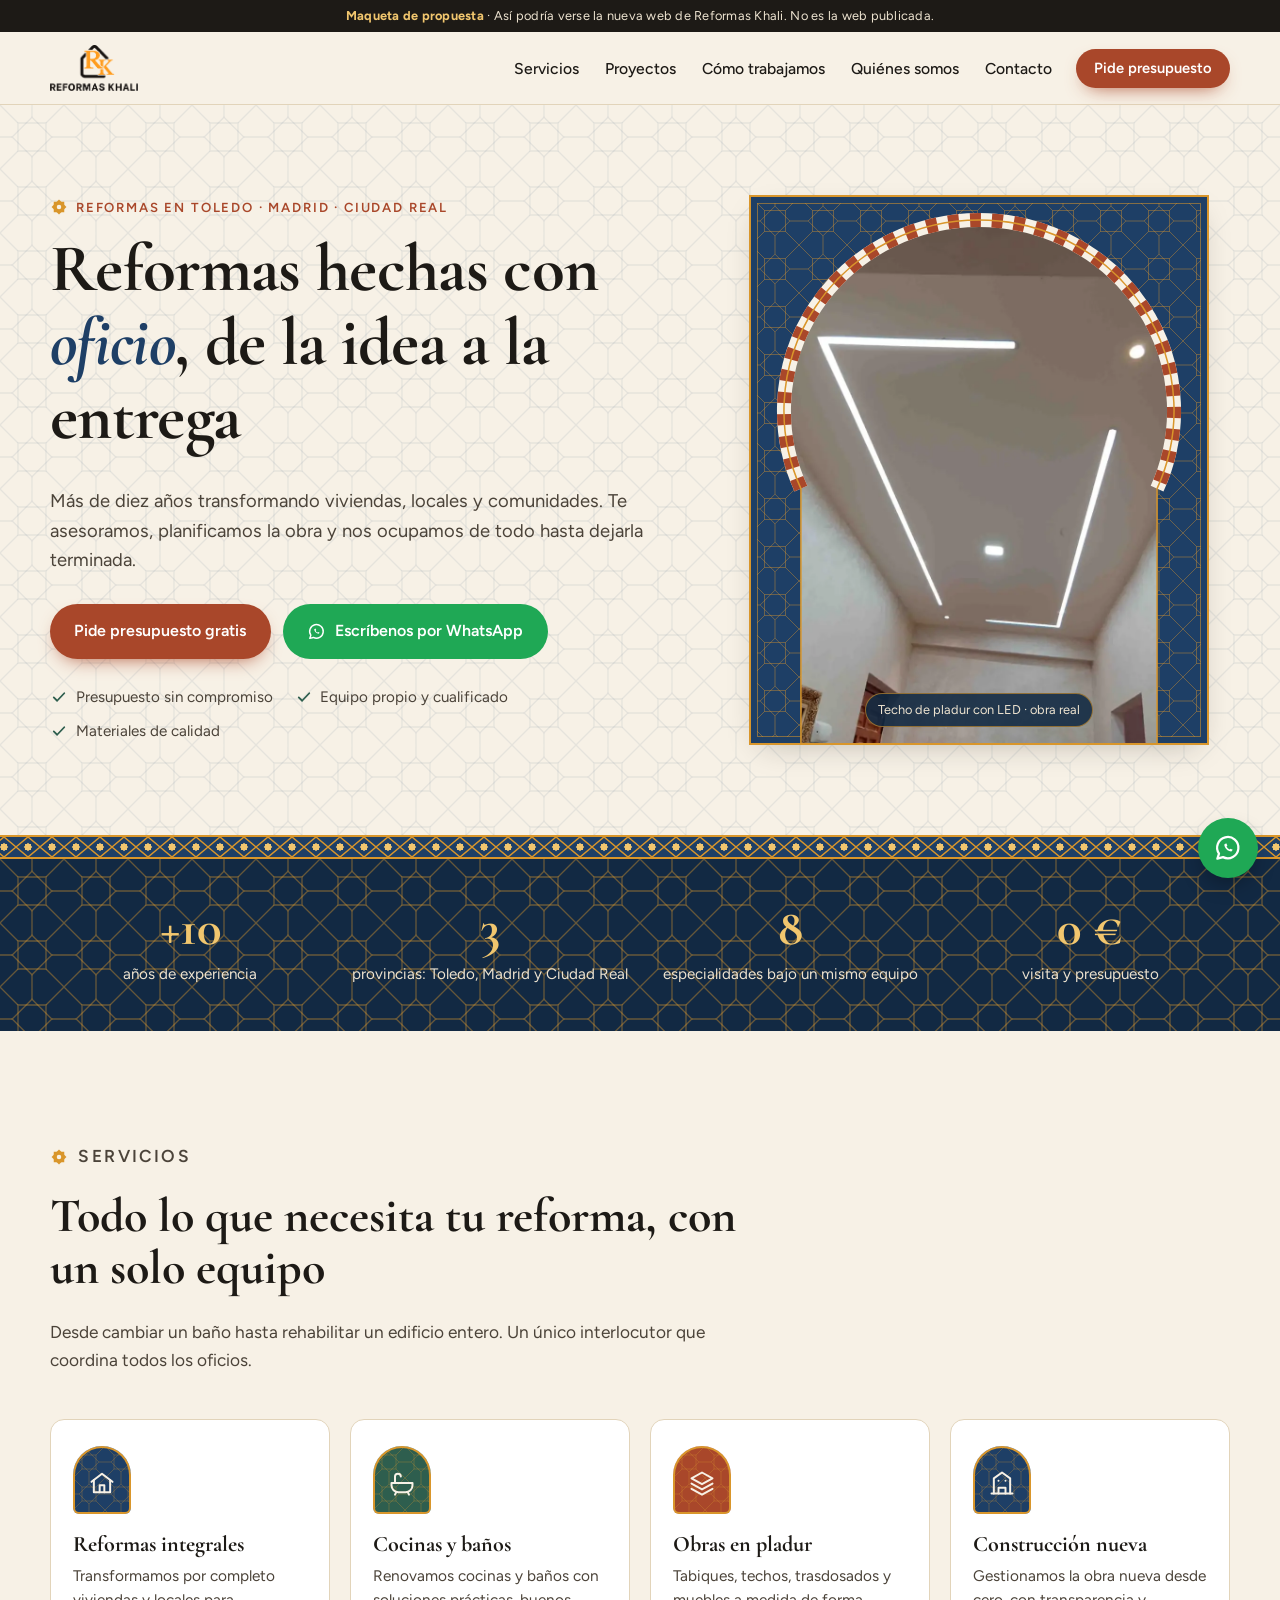
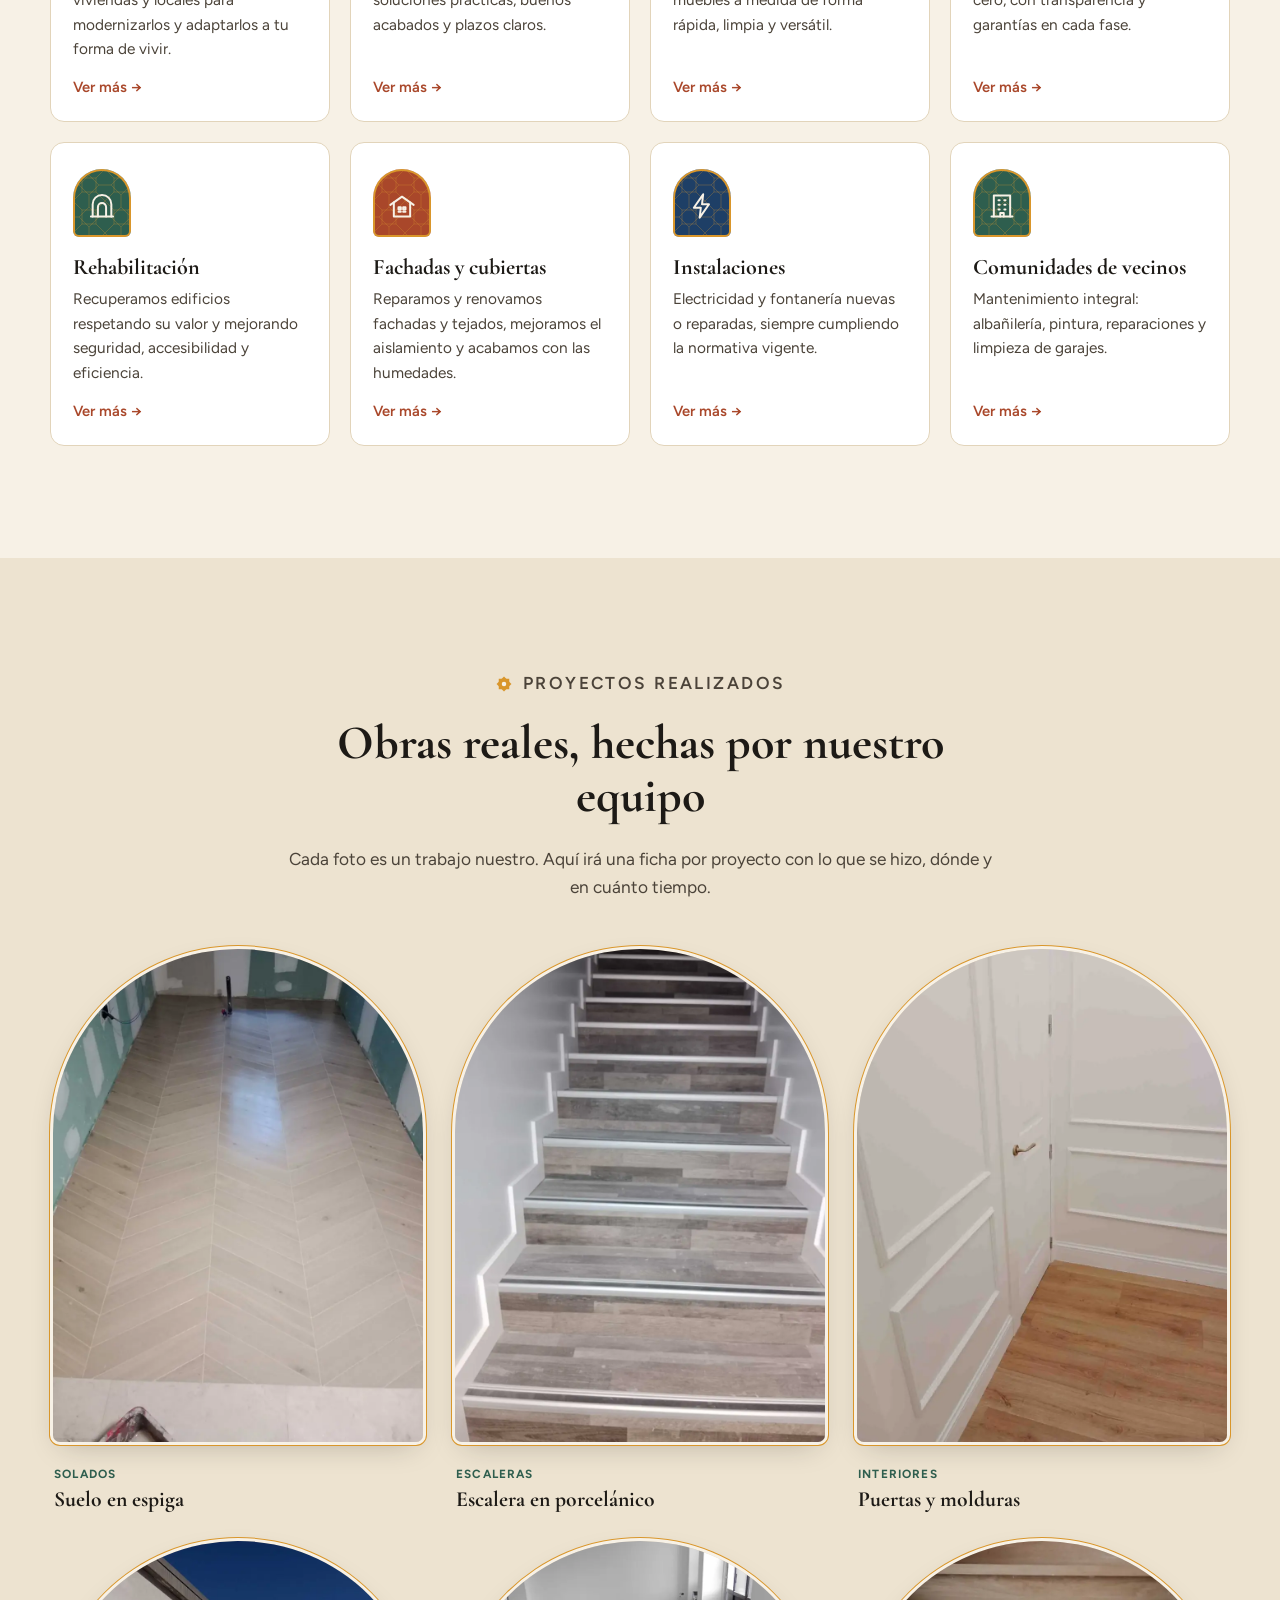
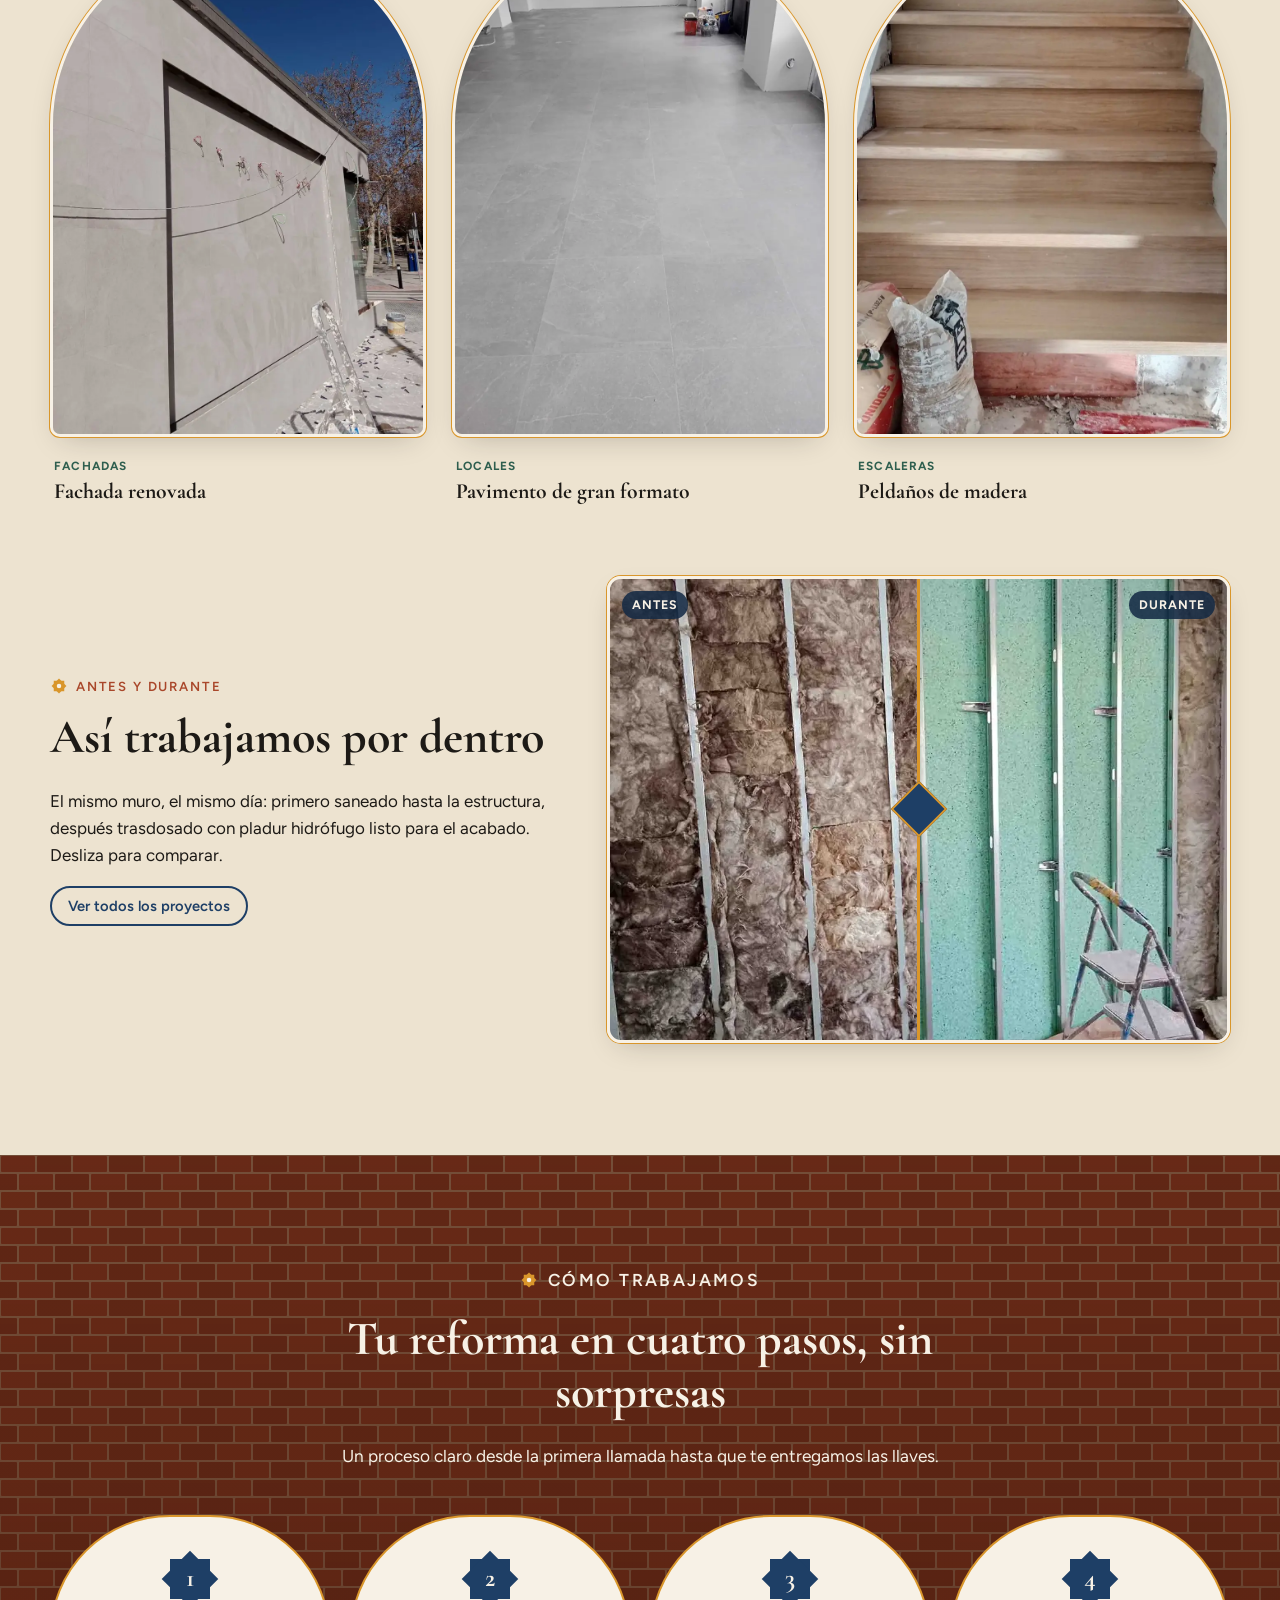
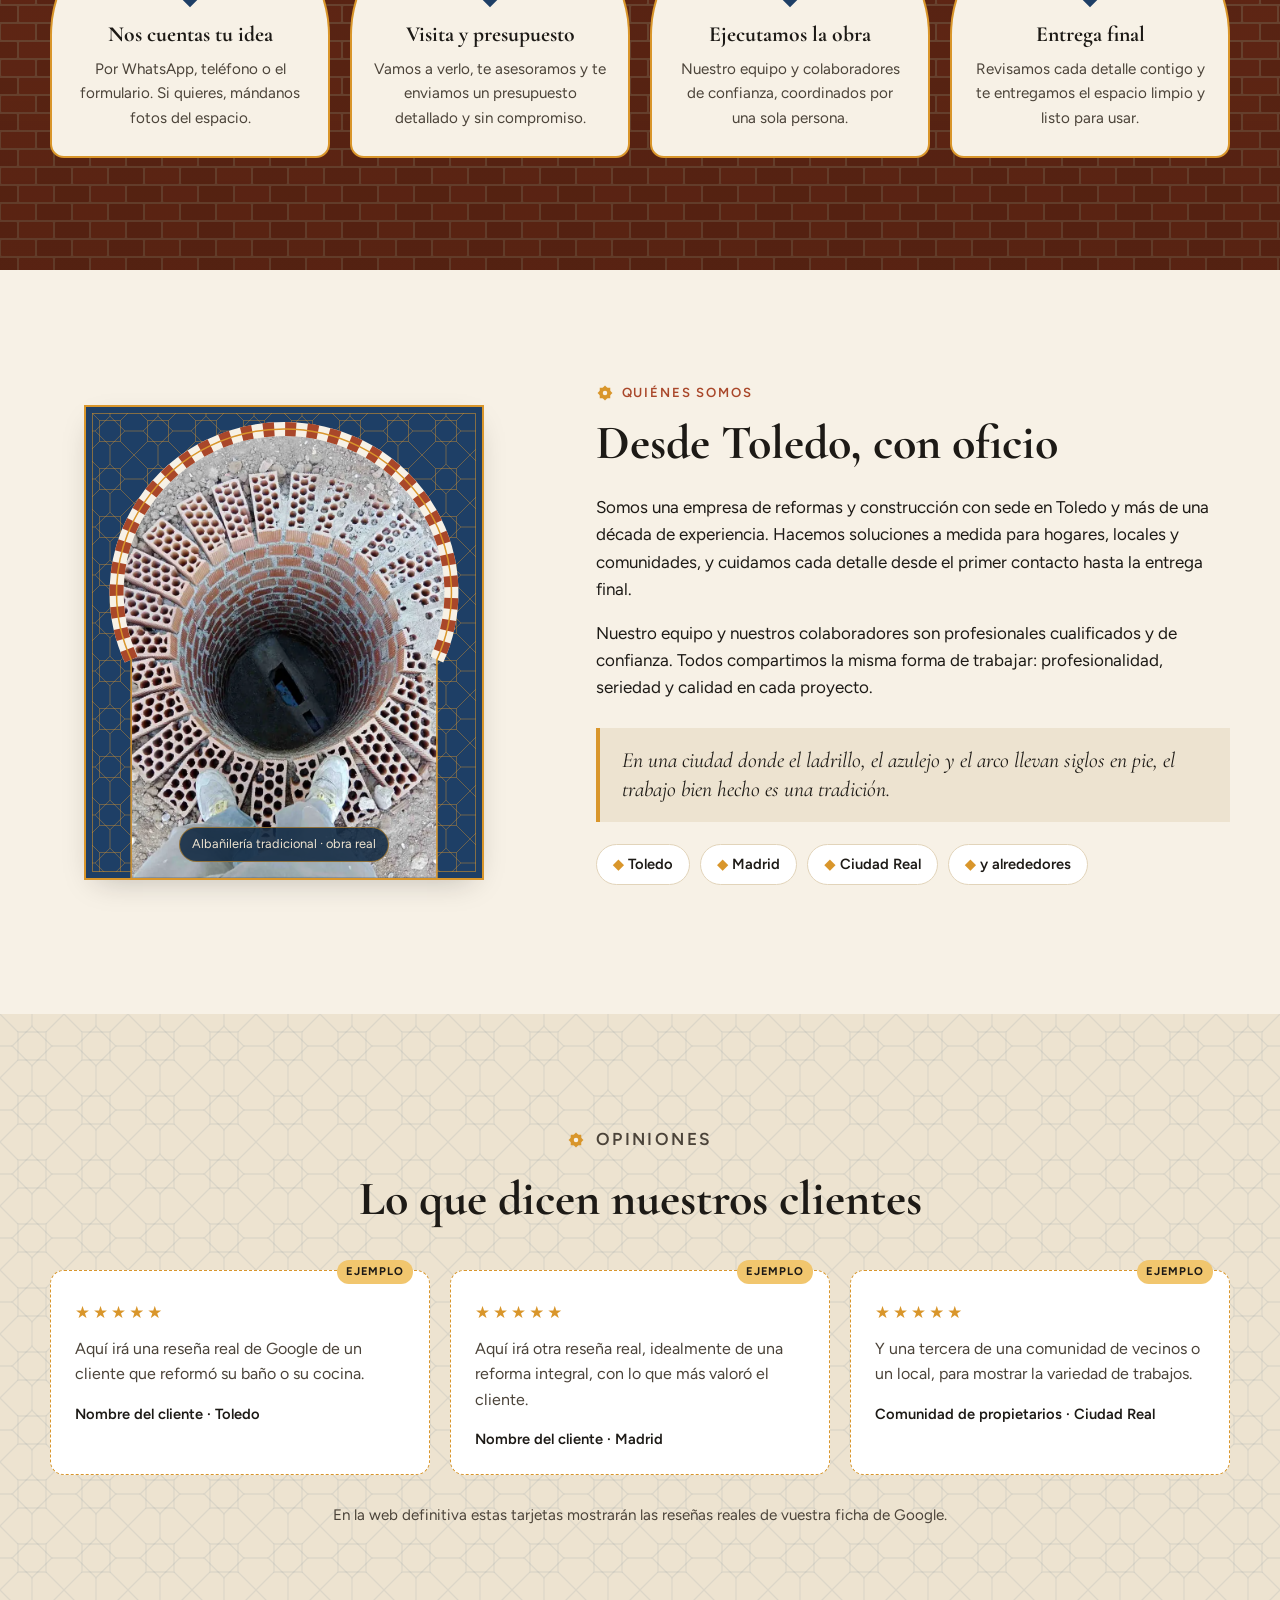
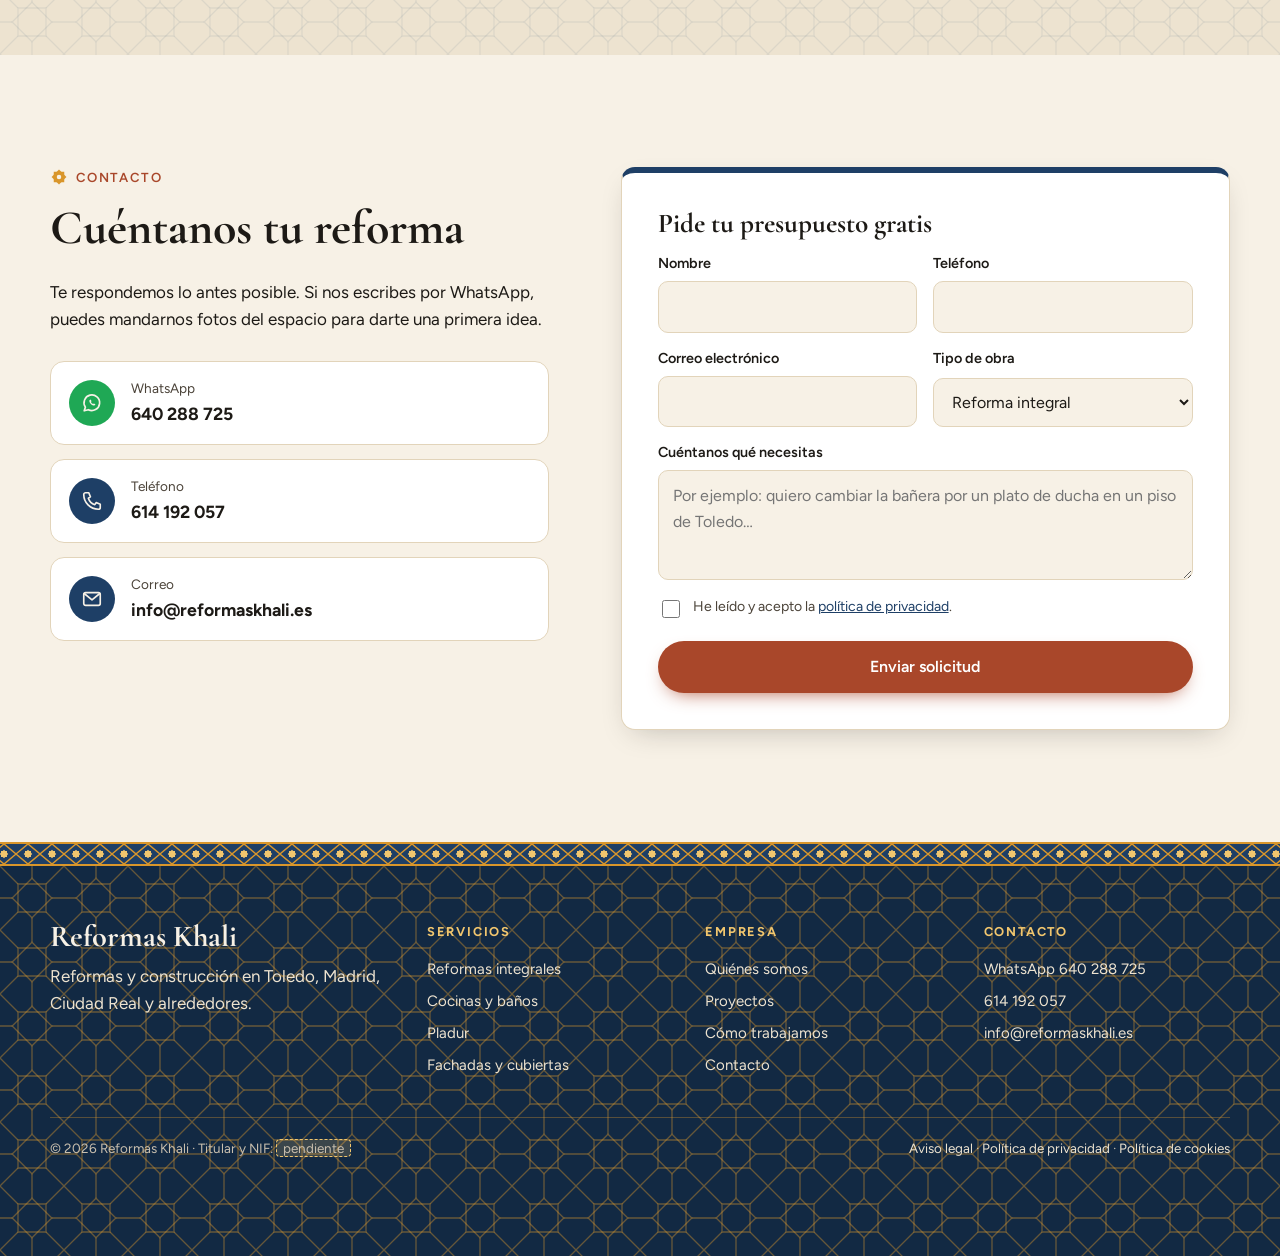
==== index.html @ 139ecc25 "Propuesta de renovación web para Reformas Khali - Informe de puntos débiles de la web actual - Maque" ====
<!doctype html>
<html lang="es">
<head>
  <meta charset="utf-8">
  <meta name="viewport" content="width=device-width, initial-scale=1">
  <title>Reformas en Toledo, Madrid y Ciudad Real | Reformas Khali</title>
  <meta name="description" content="Reformas integrales, cocinas y baños, pladur, fachadas e instalaciones en Toledo, Madrid y Ciudad Real. Más de 10 años de experiencia. Pide tu presupuesto sin compromiso.">
  <meta name="robots" content="noindex">
  <meta property="og:title" content="Reformas Khali · Reformas en Toledo">
  <meta property="og:description" content="Reformas integrales, cocinas, baños, pladur y fachadas. Más de 10 años de experiencia.">
  <meta property="og:image" content="img/techo-pladur-led.webp">
  <meta property="og:locale" content="es_ES">
  <link rel="icon" href="img/icono.png">
  <link rel="preconnect" href="https://fonts.googleapis.com">
  <link rel="preconnect" href="https://fonts.gstatic.com" crossorigin>
  <link href="https://fonts.googleapis.com/css2?family=Cormorant+Garamond:ital,wght@0,600;0,700;1,600&family=Figtree:wght@400;500;600;700&display=swap" rel="stylesheet">
  <link rel="stylesheet" href="css/styles.css">
  <script type="application/ld+json">
  {
    "@context": "https://schema.org",
    "@type": "HomeAndConstructionBusiness",
    "name": "Reformas Khali",
    "url": "https://www.reformaskhali.es/",
    "logo": "https://www.reformaskhali.es/img/logo-reformas-khali.png",
    "email": "info@reformaskhali.es",
    "telephone": "+34614192057",
    "areaServed": ["Toledo", "Madrid", "Ciudad Real"],
    "address": { "@type": "PostalAddress", "addressLocality": "Toledo", "addressCountry": "ES" }
  }
  </script>
</head>
<body>

  <!-- Formas reutilizables: arco de herradura -->
  <svg width="0" height="0" style="position:absolute" aria-hidden="true" focusable="false">
    <defs>
      <clipPath id="arco-herradura" clipPathUnits="objectBoundingBox">
        <path d="M0.08,1 L0.08,0.52 A0.46,0.36 0 1,1 0.92,0.52 L0.92,1 Z"/>
      </clipPath>
    </defs>
  </svg>

  <div class="aviso-maqueta"><strong>Maqueta de propuesta</strong> · Así podría verse la nueva web de Reformas Khali. No es la web publicada.</div>

  <!-- ============ CABECERA ============ -->
  <header class="cabecera">
    <div class="contenedor">
      <a class="marca" href="#inicio" aria-label="Reformas Khali, inicio">
        <img src="img/logo-reformas-khali.png" alt="Reformas Khali" width="366" height="192">
      </a>
      <nav class="menu" id="menu" aria-label="Menú principal">
        <ul>
          <li><a href="#servicios">Servicios</a></li>
          <li><a href="#proyectos">Proyectos</a></li>
          <li><a href="#como-trabajamos">Cómo trabajamos</a></li>
          <li><a href="#nosotros">Quiénes somos</a></li>
          <li><a href="#contacto">Contacto</a></li>
        </ul>
      </nav>
      <a class="boton boton-principal boton-pequeno" href="#contacto">Pide presupuesto</a>
      <button class="boton-menu" type="button" aria-expanded="false" aria-controls="menu">
        <span class="sr-only">Abrir menú</span>
        <svg viewBox="0 0 24 24" fill="none" stroke="currentColor" stroke-width="2" stroke-linecap="round"><path d="M4 7h16M4 12h16M4 17h16"/></svg>
      </button>
    </div>
  </header>

  <main id="inicio">

    <!-- ============ HÉROE ============ -->
    <section class="heroe">
      <div class="contenedor">
        <div>
          <p class="antetitulo">Reformas en Toledo · Madrid · Ciudad Real</p>
          <h1>Reformas hechas con <em>oficio</em>, de la idea a la entrega</h1>
          <p class="entradilla">Más de diez años transformando viviendas, locales y comunidades. Te asesoramos, planificamos la obra y nos ocupamos de todo hasta dejarla terminada.</p>
          <div class="acciones">
            <a class="boton boton-principal" href="#contacto">Pide presupuesto gratis</a>
            <a class="boton boton-whatsapp" href="https://wa.me/34640288725?text=Hola%2C%20quiero%20pedir%20presupuesto%20para%20una%20reforma" target="_blank" rel="noopener">
              <svg viewBox="0 0 24 24" fill="none" stroke="currentColor" stroke-width="1.8" stroke-linejoin="round"><path d="M3.5 20.5l1.3-4A8.5 8.5 0 1 1 8 19.3z"/><path d="M9 9.2c.2 2.9 2.8 5.4 5.7 5.6l1.1-1.4-1.8-.9-.8.7a4.6 4.6 0 0 1-2.4-2.4l.7-.8-.9-1.8z" fill="currentColor" stroke="none"/></svg>
              Escríbenos por WhatsApp
            </a>
          </div>
          <ul class="garantias">
            <li><svg viewBox="0 0 24 24" fill="none" stroke="currentColor" stroke-width="2.4" stroke-linecap="round" stroke-linejoin="round"><path d="M5 12.5l4.5 4.5L19 7"/></svg>Presupuesto sin compromiso</li>
            <li><svg viewBox="0 0 24 24" fill="none" stroke="currentColor" stroke-width="2.4" stroke-linecap="round" stroke-linejoin="round"><path d="M5 12.5l4.5 4.5L19 7"/></svg>Equipo propio y cualificado</li>
            <li><svg viewBox="0 0 24 24" fill="none" stroke="currentColor" stroke-width="2.4" stroke-linecap="round" stroke-linejoin="round"><path d="M5 12.5l4.5 4.5L19 7"/></svg>Materiales de calidad</li>
          </ul>
        </div>

        <div class="alfiz">
          <img src="img/techo-pladur-led.webp" alt="Pasillo con techo de pladur e iluminación LED lineal, obra de Reformas Khali" width="900" height="1200">
          <svg class="dovelas" viewBox="0 0 1 1" preserveAspectRatio="none" aria-hidden="true">
            <path class="base" d="M0.08,0.52 A0.46,0.36 0 1,1 0.92,0.52"/>
            <path class="rojas" d="M0.08,0.52 A0.46,0.36 0 1,1 0.92,0.52"/>
            <path class="filete" d="M0.08,1 L0.08,0.52 A0.46,0.36 0 1,1 0.92,0.52 L0.92,1"/>
          </svg>
          <span class="pie-foto">Techo de pladur con LED · obra real</span>
        </div>
      </div>
    </section>

    <div class="cenefa" aria-hidden="true"></div>

    <!-- ============ CIFRAS ============ -->
    <section class="cifras" aria-label="Reformas Khali en cifras">
      <div class="contenedor">
        <ul>
          <li><strong>+10</strong><span>años de experiencia</span></li>
          <li><strong>3</strong><span>provincias: Toledo, Madrid y Ciudad Real</span></li>
          <li><strong>8</strong><span>especialidades bajo un mismo equipo</span></li>
          <li><strong>0 €</strong><span>visita y presupuesto</span></li>
        </ul>
      </div>
    </section>

    <!-- ============ SERVICIOS ============ -->
    <section class="seccion" id="servicios">
      <div class="contenedor">
        <div class="seccion-cabecera">
          <p class="antetitulo">Servicios</p>
          <h2>Todo lo que necesita tu reforma, con un solo equipo</h2>
          <p>Desde cambiar un baño hasta rehabilitar un edificio entero. Un único interlocutor que coordina todos los oficios.</p>
        </div>

        <div class="rejilla-servicios">
          <article class="servicio">
            <div class="medallon"><svg viewBox="0 0 24 24" fill="none" stroke="currentColor" stroke-width="1.7" stroke-linecap="round" stroke-linejoin="round"><path d="M3 11l9-7 9 7"/><path d="M5 9.5V20h14V9.5"/><path d="M10 20v-6h4v6"/></svg></div>
            <h3>Reformas integrales</h3>
            <p>Transformamos por completo viviendas y locales para modernizarlos y adaptarlos a tu forma de vivir.</p>
            <a class="mas" href="#contacto">Ver más →</a>
          </article>
          <article class="servicio">
            <div class="medallon"><svg viewBox="0 0 24 24" fill="none" stroke="currentColor" stroke-width="1.7" stroke-linecap="round" stroke-linejoin="round"><path d="M3 12h18v2a6 6 0 0 1-6 6H9a6 6 0 0 1-6-6z"/><path d="M6 12V6.5a2.5 2.5 0 0 1 5 0"/><path d="M7 20l-1 2M17 20l1 2"/></svg></div>
            <h3>Cocinas y baños</h3>
            <p>Renovamos cocinas y baños con soluciones prácticas, buenos acabados y plazos claros.</p>
            <a class="mas" href="#contacto">Ver más →</a>
          </article>
          <article class="servicio">
            <div class="medallon"><svg viewBox="0 0 24 24" fill="none" stroke="currentColor" stroke-width="1.7" stroke-linecap="round" stroke-linejoin="round"><path d="M12 3l9 5-9 5-9-5z"/><path d="M3 12.5l9 5 9-5"/><path d="M3 17l9 5 9-5"/></svg></div>
            <h3>Obras en pladur</h3>
            <p>Tabiques, techos, trasdosados y muebles a medida de forma rápida, limpia y versátil.</p>
            <a class="mas" href="#contacto">Ver más →</a>
          </article>
          <article class="servicio">
            <div class="medallon"><svg viewBox="0 0 24 24" fill="none" stroke="currentColor" stroke-width="1.7" stroke-linecap="round" stroke-linejoin="round"><path d="M3 21h18"/><path d="M5 21V8l7-5 7 5v13"/><path d="M9 21v-5h6v5"/><path d="M9 10h.01M15 10h.01"/></svg></div>
            <h3>Construcción nueva</h3>
            <p>Gestionamos la obra nueva desde cero, con transparencia y garantías en cada fase.</p>
            <a class="mas" href="#contacto">Ver más →</a>
          </article>
          <article class="servicio">
            <div class="medallon"><svg viewBox="0 0 24 24" fill="none" stroke="currentColor" stroke-width="1.7" stroke-linecap="round" stroke-linejoin="round"><path d="M4 21V10.5a8 8 0 0 1 16 0V21"/><path d="M8.5 21v-8a3.5 3.5 0 0 1 7 0v8"/><path d="M2.5 21h19"/></svg></div>
            <h3>Rehabilitación</h3>
            <p>Recuperamos edificios respetando su valor y mejorando seguridad, accesibilidad y eficiencia.</p>
            <a class="mas" href="#contacto">Ver más →</a>
          </article>
          <article class="servicio">
            <div class="medallon"><svg viewBox="0 0 24 24" fill="none" stroke="currentColor" stroke-width="1.7" stroke-linecap="round" stroke-linejoin="round"><path d="M2 11l10-7 10 7"/><path d="M5 9v12h14V9"/><path d="M9 13h2v2H9zM13 13h2v2h-2zM9 17h2M13 17h2"/></svg></div>
            <h3>Fachadas y cubiertas</h3>
            <p>Reparamos y renovamos fachadas y tejados, mejoramos el aislamiento y acabamos con las humedades.</p>
            <a class="mas" href="#contacto">Ver más →</a>
          </article>
          <article class="servicio">
            <div class="medallon"><svg viewBox="0 0 24 24" fill="none" stroke="currentColor" stroke-width="1.7" stroke-linecap="round" stroke-linejoin="round"><path d="M13 2L5 13.5h6L10 22l8-11.5h-6z"/></svg></div>
            <h3>Instalaciones</h3>
            <p>Electricidad y fontanería nuevas o reparadas, siempre cumpliendo la normativa vigente.</p>
            <a class="mas" href="#contacto">Ver más →</a>
          </article>
          <article class="servicio">
            <div class="medallon"><svg viewBox="0 0 24 24" fill="none" stroke="currentColor" stroke-width="1.7" stroke-linecap="round" stroke-linejoin="round"><path d="M5 21V3h14v18"/><path d="M3 21h18"/><path d="M9 7h1M14 7h1M9 11h1M14 11h1M9 15h1M14 15h1"/><path d="M10.5 21v-3h3v3"/></svg></div>
            <h3>Comunidades de vecinos</h3>
            <p>Mantenimiento integral: albañilería, pintura, reparaciones y limpieza de garajes.</p>
            <a class="mas" href="#contacto">Ver más →</a>
          </article>
        </div>
      </div>
    </section>

    <!-- ============ PROYECTOS ============ -->
    <section class="seccion proyectos" id="proyectos">
      <div class="contenedor">
        <div class="seccion-cabecera centro">
          <p class="antetitulo">Proyectos realizados</p>
          <h2>Obras reales, hechas por nuestro equipo</h2>
          <p>Cada foto es un trabajo nuestro. Aquí irá una ficha por proyecto con lo que se hizo, dónde y en cuánto tiempo.</p>
        </div>

        <div class="rejilla-proyectos">
          <figure class="proyecto">
            <div class="marco"><img src="img/suelo-espiga.webp" alt="Suelo laminado colocado en espiga en un pasillo" loading="lazy" width="900" height="1200"></div>
            <figcaption><span class="etiqueta">Solados</span><h3>Suelo en espiga</h3></figcaption>
          </figure>
          <figure class="proyecto">
            <div class="marco"><img src="img/escalera-porcelanico.webp" alt="Escalera revestida de porcelánico imitación madera con perfiles de aluminio" loading="lazy" width="900" height="1200"></div>
            <figcaption><span class="etiqueta">Escaleras</span><h3>Escalera en porcelánico</h3></figcaption>
          </figure>
          <figure class="proyecto">
            <div class="marco"><img src="img/puertas-molduras.webp" alt="Recibidor con puertas lacadas en blanco, molduras y suelo de madera" loading="lazy" width="900" height="1200"></div>
            <figcaption><span class="etiqueta">Interiores</span><h3>Puertas y molduras</h3></figcaption>
          </figure>
          <figure class="proyecto">
            <div class="marco"><img src="img/fachada.webp" alt="Fachada de local renovada con revestimiento liso" loading="lazy" width="900" height="1200"></div>
            <figcaption><span class="etiqueta">Fachadas</span><h3>Fachada renovada</h3></figcaption>
          </figure>
          <figure class="proyecto">
            <div class="marco"><img src="img/suelo-local.webp" alt="Local diáfano con suelo de porcelánico gris de gran formato" loading="lazy" width="900" height="1200"></div>
            <figcaption><span class="etiqueta">Locales</span><h3>Pavimento de gran formato</h3></figcaption>
          </figure>
          <figure class="proyecto">
            <div class="marco"><img src="img/escalera-madera.webp" alt="Escalera interior revestida con peldaños de madera" loading="lazy" width="900" height="1200"></div>
            <figcaption><span class="etiqueta">Escaleras</span><h3>Peldaños de madera</h3></figcaption>
          </figure>
        </div>

        <div class="comparador-bloque">
          <div>
            <p class="antetitulo">Antes y durante</p>
            <h2>Así trabajamos por dentro</h2>
            <p>El mismo muro, el mismo día: primero saneado hasta la estructura, después trasdosado con pladur hidrófugo listo para el acabado. Desliza para comparar.</p>
            <p><a class="boton boton-borde boton-pequeno" href="#proyectos">Ver todos los proyectos</a></p>
          </div>
          <div class="comparador" id="comparador">
            <img src="img/pared-antes.webp" alt="Antes: muro saneado con la estructura de perfiles a la vista" loading="lazy">
            <img class="despues" src="img/pared-pladur.webp" alt="Durante: el mismo muro trasdosado con placas de pladur hidrófugo" loading="lazy">
            <span class="rotulo izq">Antes</span>
            <span class="rotulo der">Durante</span>
            <span class="linea" aria-hidden="true"></span>
            <label class="sr-only" for="deslizador">Comparar antes y durante</label>
            <input id="deslizador" type="range" min="0" max="100" value="50">
          </div>
        </div>
      </div>
    </section>

    <!-- ============ CÓMO TRABAJAMOS ============ -->
    <section class="seccion proceso" id="como-trabajamos">
      <div class="contenedor">
        <div class="seccion-cabecera centro">
          <p class="antetitulo">Cómo trabajamos</p>
          <h2>Tu reforma en cuatro pasos, sin sorpresas</h2>
          <p>Un proceso claro desde la primera llamada hasta que te entregamos las llaves.</p>
        </div>
        <ol class="pasos">
          <li class="paso">
            <div class="numero"><span>1</span></div>
            <h3>Nos cuentas tu idea</h3>
            <p>Por WhatsApp, teléfono o el formulario. Si quieres, mándanos fotos del espacio.</p>
          </li>
          <li class="paso">
            <div class="numero"><span>2</span></div>
            <h3>Visita y presupuesto</h3>
            <p>Vamos a verlo, te asesoramos y te enviamos un presupuesto detallado y sin compromiso.</p>
          </li>
          <li class="paso">
            <div class="numero"><span>3</span></div>
            <h3>Ejecutamos la obra</h3>
            <p>Nuestro equipo y colaboradores de confianza, coordinados por una sola persona.</p>
          </li>
          <li class="paso">
            <div class="numero"><span>4</span></div>
            <h3>Entrega final</h3>
            <p>Revisamos cada detalle contigo y te entregamos el espacio limpio y listo para usar.</p>
          </li>
        </ol>
      </div>
    </section>

    <!-- ============ QUIÉNES SOMOS ============ -->
    <section class="seccion nosotros" id="nosotros">
      <div class="contenedor">
        <div class="alfiz">
          <img src="img/pozo-ladrillo.webp" alt="Pozo circular de ladrillo levantado a mano por el equipo de Reformas Khali" loading="lazy" width="900" height="1200">
          <svg class="dovelas" viewBox="0 0 1 1" preserveAspectRatio="none" aria-hidden="true">
            <path class="base" d="M0.08,0.52 A0.46,0.36 0 1,1 0.92,0.52"/>
            <path class="rojas" d="M0.08,0.52 A0.46,0.36 0 1,1 0.92,0.52"/>
            <path class="filete" d="M0.08,1 L0.08,0.52 A0.46,0.36 0 1,1 0.92,0.52 L0.92,1"/>
          </svg>
          <span class="pie-foto">Albañilería tradicional · obra real</span>
        </div>
        <div>
          <p class="antetitulo">Quiénes somos</p>
          <h2>Desde Toledo, con oficio</h2>
          <p>Somos una empresa de reformas y construcción con sede en Toledo y más de una década de experiencia. Hacemos soluciones a medida para hogares, locales y comunidades, y cuidamos cada detalle desde el primer contacto hasta la entrega final.</p>
          <p>Nuestro equipo y nuestros colaboradores son profesionales cualificados y de confianza. Todos compartimos la misma forma de trabajar: profesionalidad, seriedad y calidad en cada proyecto.</p>
          <blockquote>En una ciudad donde el ladrillo, el azulejo y el arco llevan siglos en pie, el trabajo bien hecho es una tradición.</blockquote>
          <ul class="zonas" aria-label="Zonas de trabajo">
            <li>Toledo</li>
            <li>Madrid</li>
            <li>Ciudad Real</li>
            <li>y alrededores</li>
          </ul>
        </div>
      </div>
    </section>

    <!-- ============ OPINIONES ============ -->
    <section class="seccion opiniones" id="opiniones">
      <div class="contenedor">
        <div class="seccion-cabecera centro">
          <p class="antetitulo">Opiniones</p>
          <h2>Lo que dicen nuestros clientes</h2>
        </div>
        <div class="rejilla-opiniones">
          <figure class="opinion">
            <span class="ejemplo">Ejemplo</span>
            <div class="estrellas" aria-label="5 de 5 estrellas">★★★★★</div>
            <blockquote>Aquí irá una reseña real de Google de un cliente que reformó su baño o su cocina.</blockquote>
            <figcaption>Nombre del cliente · Toledo</figcaption>
          </figure>
          <figure class="opinion">
            <span class="ejemplo">Ejemplo</span>
            <div class="estrellas" aria-label="5 de 5 estrellas">★★★★★</div>
            <blockquote>Aquí irá otra reseña real, idealmente de una reforma integral, con lo que más valoró el cliente.</blockquote>
            <figcaption>Nombre del cliente · Madrid</figcaption>
          </figure>
          <figure class="opinion">
            <span class="ejemplo">Ejemplo</span>
            <div class="estrellas" aria-label="5 de 5 estrellas">★★★★★</div>
            <blockquote>Y una tercera de una comunidad de vecinos o un local, para mostrar la variedad de trabajos.</blockquote>
            <figcaption>Comunidad de propietarios · Ciudad Real</figcaption>
          </figure>
        </div>
        <p class="nota-opiniones">En la web definitiva estas tarjetas mostrarán las reseñas reales de vuestra ficha de Google.</p>
      </div>
    </section>

    <!-- ============ CONTACTO ============ -->
    <section class="seccion contacto" id="contacto">
      <div class="contenedor">
        <div>
          <p class="antetitulo">Contacto</p>
          <h2>Cuéntanos tu reforma</h2>
          <p>Te respondemos lo antes posible. Si nos escribes por WhatsApp, puedes mandarnos fotos del espacio para darte una primera idea.</p>
          <ul class="vias">
            <li>
              <a class="via" href="https://wa.me/34640288725?text=Hola%2C%20quiero%20pedir%20presupuesto%20para%20una%20reforma" target="_blank" rel="noopener">
                <span class="icono wa"><svg viewBox="0 0 24 24" fill="none" stroke="currentColor" stroke-width="1.8" stroke-linejoin="round"><path d="M3.5 20.5l1.3-4A8.5 8.5 0 1 1 8 19.3z"/><path d="M9 9.2c.2 2.9 2.8 5.4 5.7 5.6l1.1-1.4-1.8-.9-.8.7a4.6 4.6 0 0 1-2.4-2.4l.7-.8-.9-1.8z" fill="currentColor" stroke="none"/></svg></span>
                <span><small>WhatsApp</small><strong>640 288 725</strong></span>
              </a>
            </li>
            <li>
              <a class="via" href="tel:+34614192057">
                <span class="icono"><svg viewBox="0 0 24 24" fill="none" stroke="currentColor" stroke-width="1.8" stroke-linecap="round" stroke-linejoin="round"><path d="M5 3h3.5l1.8 4.5-2.3 1.4a11 11 0 0 0 7.1 7.1l1.4-2.3L21 15.5V19a2 2 0 0 1-2 2A16 16 0 0 1 3 5a2 2 0 0 1 2-2z"/></svg></span>
                <span><small>Teléfono</small><strong>614 192 057</strong></span>
              </a>
            </li>
            <li>
              <a class="via" href="mailto:info@reformaskhali.es">
                <span class="icono"><svg viewBox="0 0 24 24" fill="none" stroke="currentColor" stroke-width="1.8" stroke-linecap="round" stroke-linejoin="round"><rect x="3" y="5" width="18" height="14" rx="2"/><path d="M3.5 6l8.5 7 8.5-7"/></svg></span>
                <span><small>Correo</small><strong>info@reformaskhali.es</strong></span>
              </a>
            </li>
          </ul>
        </div>

        <form class="formulario" id="formulario" novalidate>
          <h3>Pide tu presupuesto gratis</h3>
          <div class="campos">
            <div class="campo">
              <label for="nombre">Nombre</label>
              <input id="nombre" name="nombre" autocomplete="name" required>
            </div>
            <div class="campo">
              <label for="telefono">Teléfono</label>
              <input id="telefono" name="telefono" type="tel" autocomplete="tel" required>
            </div>
            <div class="campo">
              <label for="email">Correo electrónico</label>
              <input id="email" name="email" type="email" autocomplete="email">
            </div>
            <div class="campo">
              <label for="tipo">Tipo de obra</label>
              <select id="tipo" name="tipo">
                <option>Reforma integral</option>
                <option>Cocina o baño</option>
                <option>Pladur</option>
                <option>Fachada o cubierta</option>
                <option>Instalaciones</option>
                <option>Comunidad de vecinos</option>
                <option>Otra</option>
              </select>
            </div>
            <div class="campo ancho">
              <label for="mensaje">Cuéntanos qué necesitas</label>
              <textarea id="mensaje" name="mensaje" placeholder="Por ejemplo: quiero cambiar la bañera por un plato de ducha en un piso de Toledo…"></textarea>
            </div>
          </div>
          <label class="consentimiento">
            <input type="checkbox" required>
            <span>He leído y acepto la <a href="#">política de privacidad</a>.</span>
          </label>
          <button class="boton boton-principal" type="submit">Enviar solicitud</button>
          <p class="mensaje-maqueta" id="mensaje-maqueta" role="status">Esto es una maqueta: el formulario todavía no envía datos. En la web definitiva la solicitud llegará a info@reformaskhali.es.</p>
        </form>
      </div>
    </section>

  </main>

  <!-- ============ PIE ============ -->
  <div class="cenefa" aria-hidden="true"></div>
  <footer class="pie">
    <div class="contenedor">
      <div class="pie-rejilla">
        <div>
          <p class="nombre">Reformas Khali</p>
          <p>Reformas y construcción en Toledo, Madrid, Ciudad Real y alrededores.</p>
        </div>
        <div>
          <h4>Servicios</h4>
          <ul>
            <li><a href="#servicios">Reformas integrales</a></li>
            <li><a href="#servicios">Cocinas y baños</a></li>
            <li><a href="#servicios">Pladur</a></li>
            <li><a href="#servicios">Fachadas y cubiertas</a></li>
          </ul>
        </div>
        <div>
          <h4>Empresa</h4>
          <ul>
            <li><a href="#nosotros">Quiénes somos</a></li>
            <li><a href="#proyectos">Proyectos</a></li>
            <li><a href="#como-trabajamos">Cómo trabajamos</a></li>
            <li><a href="#contacto">Contacto</a></li>
          </ul>
        </div>
        <div>
          <h4>Contacto</h4>
          <ul>
            <li><a href="https://wa.me/34640288725" target="_blank" rel="noopener">WhatsApp 640 288 725</a></li>
            <li><a href="tel:+34614192057">614 192 057</a></li>
            <li><a href="mailto:info@reformaskhali.es">info@reformaskhali.es</a></li>
          </ul>
        </div>
      </div>
      <div class="pie-legal">
        <span>© <span id="anio">2026</span> Reformas Khali · Titular y NIF: <span class="pendiente">pendiente</span></span>
        <span><a href="#">Aviso legal</a> · <a href="#">Política de privacidad</a> · <a href="#">Política de cookies</a></span>
      </div>
    </div>
  </footer>

  <!-- WhatsApp flotante (escritorio) y barra de acción (móvil) -->
  <a class="wa-flotante" href="https://wa.me/34640288725?text=Hola%2C%20quiero%20pedir%20presupuesto%20para%20una%20reforma" target="_blank" rel="noopener" aria-label="Escríbenos por WhatsApp">
    <svg viewBox="0 0 24 24" fill="none" stroke="currentColor" stroke-width="1.8" stroke-linejoin="round"><path d="M3.5 20.5l1.3-4A8.5 8.5 0 1 1 8 19.3z"/><path d="M9 9.2c.2 2.9 2.8 5.4 5.7 5.6l1.1-1.4-1.8-.9-.8.7a4.6 4.6 0 0 1-2.4-2.4l.7-.8-.9-1.8z" fill="currentColor" stroke="none"/></svg>
  </a>
  <nav class="barra-movil" aria-label="Contacto rápido">
    <a class="boton llamar" href="tel:+34614192057">
      <svg viewBox="0 0 24 24" fill="none" stroke="currentColor" stroke-width="1.8" stroke-linecap="round" stroke-linejoin="round"><path d="M5 3h3.5l1.8 4.5-2.3 1.4a11 11 0 0 0 7.1 7.1l1.4-2.3L21 15.5V19a2 2 0 0 1-2 2A16 16 0 0 1 3 5a2 2 0 0 1 2-2z"/></svg>
      Llamar
    </a>
    <a class="boton boton-whatsapp" href="https://wa.me/34640288725?text=Hola%2C%20quiero%20pedir%20presupuesto%20para%20una%20reforma" target="_blank" rel="noopener">
      <svg viewBox="0 0 24 24" fill="none" stroke="currentColor" stroke-width="1.8" stroke-linejoin="round"><path d="M3.5 20.5l1.3-4A8.5 8.5 0 1 1 8 19.3z"/><path d="M9 9.2c.2 2.9 2.8 5.4 5.7 5.6l1.1-1.4-1.8-.9-.8.7a4.6 4.6 0 0 1-2.4-2.4l.7-.8-.9-1.8z" fill="currentColor" stroke="none"/></svg>
      WhatsApp
    </a>
  </nav>

  <script src="js/main.js"></script>
</body>
</html>
---- css/styles.css ----
/* =========================================================
   Reformas Khali · Maqueta de propuesta
   Estética: Toledo de las tres culturas
   - Ladrillo mudéjar (terracota) · Azulejo y lacería (azul, verde)
   - Damasquinado toledano (oro) · Cal y piedra (fondos claros)
   - Arcos de herradura, estrellas de ocho puntas, sebka y cenefas
   ========================================================= */

:root {
  /* Paleta */
  --cal: #F7F1E6;          /* muro encalado */
  --piedra: #EDE3D0;       /* piedra / yeso */
  --piedra-2: #E2D4BA;
  --tinta: #1D1A16;
  --tinta-2: #4B4339;
  --azul: #1E3F66;         /* azulejo cobalto */
  --azul-osc: #122943;
  --verde: #2E5E4E;        /* alicatado verde */
  --ladrillo: #A9472A;     /* ladrillo mudéjar */
  --ladrillo-osc: #7E3119;
  --oro: #D9962B;          /* damasquinado · color de marca */
  --oro-claro: #F1C66E;
  --whatsapp: #1FA855;

  /* Tipografía */
  --f-titulo: "Cormorant Garamond", "Georgia", serif;
  --f-texto: "Figtree", system-ui, -apple-system, "Segoe UI", sans-serif;

  /* Medidas */
  --ancho: 1180px;
  --radio: 14px;
  --sombra: 0 10px 30px -12px rgba(29, 26, 22, .28);

  /* Patrones (SVG en línea) */
  --lazo-oro: url("data:image/svg+xml,%3Csvg xmlns='http://www.w3.org/2000/svg' width='64' height='64' viewBox='0 0 64 64'%3E%3Cg fill='none' stroke='%23D9962B' stroke-opacity='.42' stroke-width='1.3'%3E%3Cpath d='M18 18h28v28H18z'/%3E%3Cpath d='M32 12.2L51.8 32 32 51.8 12.2 32z'/%3E%3Cpath d='M18 18L0 0M46 18L64 0M18 46L0 64M46 46L64 64M32 12.2V0M32 51.8V64M12.2 32H0M51.8 32H64'/%3E%3C/g%3E%3C/svg%3E");
  --lazo-azul: url("data:image/svg+xml,%3Csvg xmlns='http://www.w3.org/2000/svg' width='64' height='64' viewBox='0 0 64 64'%3E%3Cg fill='none' stroke='%231E3F66' stroke-opacity='.08' stroke-width='1.3'%3E%3Cpath d='M18 18h28v28H18z'/%3E%3Cpath d='M32 12.2L51.8 32 32 51.8 12.2 32z'/%3E%3Cpath d='M18 18L0 0M46 18L64 0M18 46L0 64M46 46L64 64M32 12.2V0M32 51.8V64M12.2 32H0M51.8 32H64'/%3E%3C/g%3E%3C/svg%3E");
  --ladrillos: url("data:image/svg+xml,%3Csvg xmlns='http://www.w3.org/2000/svg' width='72' height='36' viewBox='0 0 72 36'%3E%3Crect width='72' height='36' fill='%23C8A27E'/%3E%3Cg fill='%23A9472A'%3E%3Crect x='1' y='1' width='34' height='16' rx='1'/%3E%3Crect x='19' y='19' width='34' height='16' rx='1'/%3E%3C/g%3E%3Cg fill='%23974026'%3E%3Crect x='37' y='1' width='34' height='16' rx='1'/%3E%3Crect x='-17' y='19' width='34' height='16' rx='1'/%3E%3Crect x='55' y='19' width='34' height='16' rx='1'/%3E%3C/g%3E%3C/svg%3E");
  --cenefa: url("data:image/svg+xml,%3Csvg xmlns='http://www.w3.org/2000/svg' width='48' height='24' viewBox='0 0 48 24'%3E%3Crect width='48' height='24' fill='%231E3F66'/%3E%3Cg fill='none' stroke='%23D9962B' stroke-width='1.4'%3E%3Cpath d='M0 12L12 2 24 12 12 22zM24 12L36 2 48 12 36 22z'/%3E%3C/g%3E%3Cg fill='%23F1C66E'%3E%3Crect x='9' y='9' width='6' height='6'/%3E%3Crect x='9' y='9' width='6' height='6' transform='rotate(45 12 12)'/%3E%3Crect x='33' y='9' width='6' height='6'/%3E%3Crect x='33' y='9' width='6' height='6' transform='rotate(45 36 12)'/%3E%3C/g%3E%3C/svg%3E");
  --estrella: url("data:image/svg+xml,%3Csvg xmlns='http://www.w3.org/2000/svg' viewBox='0 0 24 24'%3E%3Cg fill='%23D9962B'%3E%3Crect x='5' y='5' width='14' height='14'/%3E%3Crect x='5' y='5' width='14' height='14' transform='rotate(45 12 12)'/%3E%3C/g%3E%3Ccircle cx='12' cy='12' r='3' fill='%23F7F1E6'/%3E%3C/svg%3E");
}

/* ---------- Base ---------- */
*, *::before, *::after { box-sizing: border-box; }
html { scroll-behavior: smooth; scroll-padding-top: 84px; }
body {
  margin: 0;
  font-family: var(--f-texto);
  font-size: 17px;
  line-height: 1.6;
  color: var(--tinta);
  background: var(--cal);
  -webkit-font-smoothing: antialiased;
}
img { max-width: 100%; height: auto; display: block; }
a { color: var(--azul); }
h1, h2, h3 { font-family: var(--f-titulo); line-height: 1.1; margin: 0 0 .5em; color: var(--tinta); }
h1 { font-size: clamp(2.5rem, 5.4vw, 4.2rem); font-weight: 700; letter-spacing: -.01em; }
h2 { font-size: clamp(2rem, 3.8vw, 3rem); font-weight: 700; }
h3 { font-size: 1.5rem; font-weight: 700; }
p { margin: 0 0 1em; }
.contenedor { width: min(var(--ancho), 100% - 40px); margin-inline: auto; }
.sr-only { position: absolute; width: 1px; height: 1px; overflow: hidden; clip: rect(0 0 0 0); white-space: nowrap; }
:focus-visible { outline: 3px solid var(--oro); outline-offset: 3px; border-radius: 4px; }

/* ---------- Aviso de maqueta ---------- */
.aviso-maqueta {
  background: var(--tinta);
  color: var(--piedra);
  font-size: .8rem;
  text-align: center;
  padding: 6px 16px;
  letter-spacing: .02em;
}
.aviso-maqueta strong { color: var(--oro-claro); }

/* ---------- Botones ---------- */
.boton {
  display: inline-flex; align-items: center; justify-content: center; gap: .55em;
  font: 600 1rem/1 var(--f-texto);
  padding: 1em 1.4em;
  border-radius: 999px;
  border: 2px solid transparent;
  text-decoration: none;
  cursor: pointer;
  transition: transform .15s ease, background-color .15s ease, box-shadow .15s ease;
}
.boton:hover { transform: translateY(-1px); }
.boton svg { width: 1.2em; height: 1.2em; flex: none; }
.boton-principal { background: var(--ladrillo); color: #fff; box-shadow: 0 8px 20px -10px var(--ladrillo); }
.boton-principal:hover { background: var(--ladrillo-osc); }
.boton-whatsapp { background: var(--whatsapp); color: #fff; }
.boton-whatsapp:hover { background: #178a45; }
.boton-borde { border-color: currentColor; color: var(--azul); background: transparent; }
.boton-pequeno { padding: .7em 1.1em; font-size: .92rem; }

/* ---------- Cabecera ---------- */
.cabecera {
  position: sticky; top: 0; z-index: 50;
  background: rgba(247, 241, 230, .94);
  backdrop-filter: blur(8px);
  border-bottom: 1px solid var(--piedra-2);
}
.cabecera .contenedor { display: flex; align-items: center; gap: 24px; min-height: 72px; }
.marca img { height: 46px; width: auto; }
.menu { margin-left: auto; }
.menu ul { list-style: none; display: flex; gap: 26px; margin: 0; padding: 0; }
.menu a { color: var(--tinta); text-decoration: none; font-weight: 500; font-size: .98rem; position: relative; }
.menu a::after {
  content: ""; position: absolute; left: 0; right: 0; bottom: -6px; height: 2px;
  background: var(--oro); transform: scaleX(0); transition: transform .2s ease;
}
.menu a:hover::after { transform: scaleX(1); }
.boton-menu {
  display: none; margin-left: auto; background: none; border: 0; padding: 8px; cursor: pointer; color: var(--tinta);
}
.boton-menu svg { width: 28px; height: 28px; }

/* ---------- Héroe ---------- */
.heroe {
  position: relative;
  background: var(--lazo-azul), var(--cal);
  background-size: 64px 64px, auto;
  padding: clamp(40px, 7vw, 96px) 0 clamp(48px, 7vw, 100px);
  overflow: hidden;
}
.heroe .contenedor { display: grid; grid-template-columns: 1.1fr .9fr; gap: clamp(32px, 5vw, 72px); align-items: center; }
.antetitulo {
  display: inline-flex; align-items: center; gap: .6em;
  font-size: .82rem; font-weight: 600; letter-spacing: .14em; text-transform: uppercase;
  color: var(--ladrillo); margin-bottom: 1.1em;
}
.antetitulo::before { content: ""; width: 18px; height: 18px; background: var(--estrella) center/contain no-repeat; flex: none; }
.heroe h1 em { font-style: italic; color: var(--azul); }
.heroe .entradilla { font-size: 1.15rem; color: var(--tinta-2); max-width: 34em; }
.acciones { display: flex; flex-wrap: wrap; gap: 12px; margin: 28px 0 26px; }
.garantias { list-style: none; padding: 0; margin: 0; display: flex; flex-wrap: wrap; gap: 10px 22px; font-size: .95rem; color: var(--tinta-2); }
.garantias li { display: flex; align-items: center; gap: .5em; }
.garantias svg { width: 18px; height: 18px; color: var(--verde); flex: none; }

/* ---------- Arco de herradura con alfiz ---------- */
.alfiz {
  position: relative;
  padding: 16px 16px 0;
  background: var(--lazo-oro), var(--azul);
  background-size: 48px 48px, auto;
  border: 2px solid var(--oro);
  box-shadow: inset 0 0 0 6px var(--azul), inset 0 0 0 7px rgba(217, 150, 43, .55), var(--sombra);
  max-width: 460px;
  margin-inline: auto;
  width: 100%;
}
.alfiz img {
  width: 100%;
  aspect-ratio: 4 / 5;
  object-fit: cover;
  clip-path: url(#arco-herradura);
}
.alfiz .dovelas {
  position: absolute; inset: 16px 16px 0;
  width: calc(100% - 32px); height: calc(100% - 16px);
  pointer-events: none;
  overflow: visible;
}
.dovelas path { fill: none; vector-effect: non-scaling-stroke; }
.dovelas .base { stroke: var(--cal); stroke-width: 14; }
.dovelas .rojas { stroke: var(--ladrillo); stroke-width: 14; stroke-dasharray: 11 11; }
.dovelas .filete { stroke: var(--oro); stroke-width: 1.5; }
.pie-foto {
  position: absolute; left: 50%; bottom: 16px; transform: translateX(-50%);
  background: rgba(18, 41, 67, .88); color: var(--piedra);
  font-size: .8rem; padding: 6px 12px; border-radius: 999px; white-space: nowrap;
  border: 1px solid rgba(217, 150, 43, .6);
}

/* ---------- Cenefa (divisor) ---------- */
.cenefa {
  height: 24px;
  background: var(--cenefa) repeat-x center / 48px 24px;
  border-block: 2px solid var(--oro);
}

/* ---------- Cifras ---------- */
.cifras {
  background: var(--lazo-oro), var(--azul-osc);
  background-size: 64px 64px, auto;
  color: var(--piedra);
  padding: 44px 0;
}
.cifras ul { list-style: none; padding: 0; margin: 0; display: grid; grid-template-columns: repeat(4, 1fr); gap: 20px; text-align: center; }
.cifras strong { display: block; font-family: var(--f-titulo); font-size: clamp(2.2rem, 4vw, 3.2rem); line-height: 1; color: var(--oro-claro); margin-bottom: 6px; }
.cifras span { font-size: .95rem; }

/* ---------- Secciones ---------- */
.seccion { padding: clamp(64px, 9vw, 112px) 0; }
.seccion-cabecera { max-width: 720px; margin-bottom: 44px; }
.seccion-cabecera.centro { margin-inline: auto; text-align: center; }
.seccion-cabecera.centro .antetitulo { justify-content: center; }
.seccion-cabecera p { color: var(--tinta-2); font-size: 1.08rem; }

/* ---------- Servicios ---------- */
.rejilla-servicios { display: grid; grid-template-columns: repeat(4, 1fr); gap: 20px; }
.servicio {
  background: #fff;
  border: 1px solid var(--piedra-2);
  border-radius: var(--radio);
  padding: 26px 22px 22px;
  display: flex; flex-direction: column;
  transition: transform .2s ease, box-shadow .2s ease, border-color .2s ease;
}
.servicio:hover { transform: translateY(-3px); box-shadow: var(--sombra); border-color: var(--oro); }
.medallon {
  width: 58px; height: 68px;
  border-radius: 29px 29px 6px 6px;
  background: var(--lazo-oro), var(--azul);
  background-size: 32px 32px, auto;
  display: grid; place-items: center;
  color: var(--cal);
  margin-bottom: 18px;
  box-shadow: inset 0 0 0 2px var(--oro);
}
.servicio:nth-child(3n+2) .medallon { background-color: var(--verde); }
.servicio:nth-child(3n+3) .medallon { background-color: var(--ladrillo); }
.medallon svg { width: 28px; height: 28px; margin-top: 6px; }
.servicio h3 { font-size: 1.38rem; margin-bottom: .35em; }
.servicio p { font-size: .96rem; color: var(--tinta-2); margin-bottom: 14px; }
.servicio .mas { margin-top: auto; font-weight: 600; font-size: .92rem; color: var(--ladrillo); text-decoration: none; }
.servicio .mas:hover { text-decoration: underline; }

/* ---------- Proyectos ---------- */
.proyectos { background: var(--piedra); }
.rejilla-proyectos { display: grid; grid-template-columns: repeat(3, 1fr); gap: 26px; }
.proyecto { margin: 0; }
.proyecto .marco {
  /* arco de medio punto: radio vertical = medio ancho (foto 3:4 → 37,5 % del alto) */
  border-radius: 50% 50% 10px 10px / 37.5% 37.5% 10px 10px;
  overflow: hidden;
  border: 3px solid var(--cal);
  box-shadow: 0 0 0 1px var(--oro), var(--sombra);
  background: var(--piedra-2);
}
.proyecto img { width: 100%; aspect-ratio: 3 / 4; object-fit: cover; transition: transform .5s ease; }
.proyecto:hover img { transform: scale(1.04); }
.proyecto figcaption { padding: 14px 4px 0; }
.etiqueta {
  display: inline-block; font-size: .74rem; font-weight: 700; letter-spacing: .1em; text-transform: uppercase;
  color: var(--verde); margin-bottom: 4px;
}
.proyecto h3 { font-size: 1.35rem; margin: 0; }

/* Antes / durante */
.comparador-bloque { display: grid; grid-template-columns: .9fr 1.1fr; gap: 48px; align-items: center; margin-top: 72px; }
.comparador {
  position: relative; overflow: hidden;
  border-radius: var(--radio);
  border: 3px solid var(--cal);
  box-shadow: 0 0 0 1px var(--oro), var(--sombra);
  aspect-ratio: 4 / 3;
  user-select: none;
  --pos: 50%;
}
.comparador img { position: absolute; inset: 0; width: 100%; height: 100%; object-fit: cover; }
.comparador .despues { clip-path: inset(0 0 0 var(--pos)); }
.comparador .linea {
  position: absolute; top: 0; bottom: 0; left: var(--pos); width: 3px; margin-left: -1.5px;
  background: var(--oro); pointer-events: none;
}
.comparador .linea::after {
  content: ""; position: absolute; top: 50%; left: 50%; width: 40px; height: 40px; transform: translate(-50%, -50%) rotate(45deg);
  background: var(--azul); border: 2px solid var(--oro);
}
.comparador input[type="range"] {
  position: absolute; inset: 0; width: 100%; height: 100%; margin: 0; opacity: 0; cursor: ew-resize;
}
.comparador .rotulo {
  position: absolute; top: 12px; padding: 4px 10px; border-radius: 999px;
  font-size: .78rem; font-weight: 700; letter-spacing: .08em; text-transform: uppercase;
  background: rgba(18, 41, 67, .85); color: var(--cal); pointer-events: none;
}
.comparador .rotulo.izq { left: 12px; }
.comparador .rotulo.der { right: 12px; }

/* ---------- Cómo trabajamos (muro de ladrillo) ---------- */
.proceso {
  position: relative;
  background:
    linear-gradient(180deg, rgba(60, 22, 10, .6), rgba(60, 22, 10, .74)),
    var(--ladrillos);
  background-size: auto, 72px 36px;
  color: var(--cal);
}
.proceso h2, .proceso .seccion-cabecera p { color: var(--cal); }
.proceso .antetitulo { color: var(--oro-claro); }
.pasos { list-style: none; padding: 0; margin: 0; display: grid; grid-template-columns: repeat(4, 1fr); gap: 20px; counter-reset: paso; }
.paso {
  background: var(--cal); color: var(--tinta);
  border-radius: 120px 120px var(--radio) var(--radio);
  padding: 34px 22px 26px;
  text-align: center;
  border: 2px solid var(--oro);
}
.paso .numero {
  width: 56px; height: 56px; margin: 0 auto 16px; position: relative;
  display: grid; place-items: center;
  font-family: var(--f-titulo); font-size: 1.6rem; font-weight: 700; color: var(--cal);
}
.paso .numero::before, .paso .numero::after {
  content: ""; position: absolute; inset: 8px; background: var(--azul); z-index: 0;
}
.paso .numero::after { transform: rotate(45deg); }
.paso .numero span { position: relative; z-index: 1; }
.paso h3 { font-size: 1.35rem; }
.paso p { font-size: .95rem; color: var(--tinta-2); margin: 0; }

/* ---------- Quiénes somos ---------- */
.nosotros .contenedor { display: grid; grid-template-columns: .85fr 1.15fr; gap: clamp(32px, 6vw, 80px); align-items: center; }
.nosotros .alfiz { max-width: 400px; }
.nosotros blockquote {
  margin: 26px 0 0; padding: 18px 22px;
  border-left: 4px solid var(--oro);
  background: var(--piedra);
  font-family: var(--f-titulo); font-size: 1.35rem; font-style: italic; line-height: 1.35;
}
.zonas { display: flex; flex-wrap: wrap; gap: 10px; margin-top: 22px; padding: 0; list-style: none; }
.zonas li {
  padding: 8px 16px; border-radius: 999px; font-weight: 600; font-size: .92rem;
  background: #fff; border: 1px solid var(--piedra-2);
}
.zonas li::before { content: "◆ "; color: var(--oro); }

/* ---------- Opiniones ---------- */
.opiniones { background: var(--lazo-azul), var(--piedra); background-size: 64px 64px, auto; }
.rejilla-opiniones { display: grid; grid-template-columns: repeat(3, 1fr); gap: 20px; }
.opinion {
  position: relative;
  background: #fff; border-radius: var(--radio); padding: 28px 24px 22px;
  border: 1px dashed var(--oro);
  margin: 0;
}
.opinion .estrellas { color: var(--oro); letter-spacing: 3px; font-size: 1.05rem; margin-bottom: 10px; }
.opinion blockquote { margin: 0 0 16px; font-size: 1rem; color: var(--tinta-2); }
.opinion figcaption { font-weight: 600; font-size: .92rem; }
.ejemplo {
  position: absolute; top: -11px; right: 16px;
  background: var(--oro-claro); color: var(--tinta);
  font-size: .7rem; font-weight: 700; letter-spacing: .08em; text-transform: uppercase;
  padding: 3px 9px; border-radius: 999px;
}
.nota-opiniones { text-align: center; margin-top: 28px; font-size: .95rem; color: var(--tinta-2); }

/* ---------- Contacto ---------- */
.contacto .contenedor { display: grid; grid-template-columns: .9fr 1.1fr; gap: clamp(32px, 6vw, 72px); align-items: start; }
.vias { list-style: none; padding: 0; margin: 28px 0 0; display: grid; gap: 14px; }
.via {
  display: flex; align-items: center; gap: 16px;
  padding: 16px 18px; border-radius: var(--radio);
  background: #fff; border: 1px solid var(--piedra-2);
  text-decoration: none; color: var(--tinta);
  transition: border-color .2s ease, box-shadow .2s ease;
}
.via:hover { border-color: var(--oro); box-shadow: var(--sombra); }
.via .icono {
  width: 46px; height: 46px; border-radius: 50%; display: grid; place-items: center; flex: none;
  background: var(--azul); color: var(--cal);
}
.via .icono.wa { background: var(--whatsapp); }
.via .icono svg { width: 22px; height: 22px; }
.via small { display: block; color: var(--tinta-2); font-size: .85rem; }
.via strong { font-size: 1.1rem; }

.formulario {
  background: #fff; border-radius: var(--radio); padding: clamp(22px, 4vw, 36px);
  border: 1px solid var(--piedra-2); box-shadow: var(--sombra);
  border-top: 6px solid var(--azul);
  position: relative;
}
.formulario h3 { font-size: 1.7rem; }
.campos { display: grid; grid-template-columns: 1fr 1fr; gap: 14px 16px; }
.campo { display: grid; gap: 6px; }
.campo.ancho { grid-column: 1 / -1; }
.campo label { font-weight: 600; font-size: .9rem; }
.campo input, .campo select, .campo textarea {
  font: inherit; font-size: 1rem; color: var(--tinta);
  padding: 12px 14px; border-radius: 10px;
  border: 1.5px solid var(--piedra-2); background: var(--cal);
}
.campo input:focus, .campo select:focus, .campo textarea:focus { outline: none; border-color: var(--azul); background: #fff; }
.campo textarea { min-height: 110px; resize: vertical; }
.consentimiento { display: flex; gap: 10px; align-items: flex-start; font-size: .88rem; color: var(--tinta-2); margin: 16px 0 20px; }
.consentimiento input { margin-top: 4px; width: 18px; height: 18px; accent-color: var(--azul); }
.formulario .boton { width: 100%; }
.mensaje-maqueta {
  display: none; margin-top: 14px; padding: 12px 14px; border-radius: 10px;
  background: #FFF6E2; border: 1px solid var(--oro); font-size: .92rem;
}
.mensaje-maqueta.visible { display: block; }

/* ---------- Pie ---------- */
.pie { background: var(--lazo-oro), var(--azul-osc); background-size: 64px 64px, auto; color: var(--piedra); }
.pie .contenedor { padding: 56px 0 96px; } /* espacio para el botón flotante de WhatsApp */
.pie-rejilla { display: grid; grid-template-columns: 1.4fr 1fr 1fr 1fr; gap: 32px; }
.pie .nombre { font-family: var(--f-titulo); font-size: 1.9rem; font-weight: 700; color: var(--cal); line-height: 1; margin-bottom: 10px; }
.pie h4 { font-size: .8rem; letter-spacing: .14em; text-transform: uppercase; color: var(--oro-claro); margin: 0 0 14px; }
.pie ul { list-style: none; padding: 0; margin: 0; display: grid; gap: 8px; font-size: .94rem; }
.pie a { color: var(--piedra); text-decoration: none; }
.pie a:hover { color: var(--oro-claro); text-decoration: underline; }
.pie-legal {
  margin-top: 40px; padding-top: 20px; border-top: 1px solid rgba(217, 150, 43, .35);
  display: flex; flex-wrap: wrap; justify-content: space-between; gap: 10px; font-size: .84rem; color: #C9BFAE;
}
.pendiente { background: rgba(241, 198, 110, .18); border: 1px dashed var(--oro-claro); padding: 0 6px; border-radius: 4px; }

/* ---------- WhatsApp flotante y barra móvil ---------- */
.wa-flotante {
  position: fixed; right: 22px; bottom: 22px; z-index: 60;
  width: 60px; height: 60px; border-radius: 50%;
  background: var(--whatsapp); color: #fff;
  display: grid; place-items: center;
  box-shadow: 0 10px 24px -8px rgba(0, 0, 0, .45);
  transition: transform .2s ease;
}
.wa-flotante:hover { transform: scale(1.06); }
.wa-flotante svg { width: 30px; height: 30px; }
.barra-movil { display: none; }

/* ---------- Adaptación a pantallas ---------- */
@media (max-width: 1024px) {
  .rejilla-servicios { grid-template-columns: repeat(2, 1fr); }
  .pasos { grid-template-columns: repeat(2, 1fr); }
  .pie-rejilla { grid-template-columns: 1fr 1fr; }
}

@media (max-width: 860px) {
  .menu {
    position: absolute; top: 100%; left: 0; right: 0; margin: 0;
    background: var(--cal); border-bottom: 1px solid var(--piedra-2);
    padding: 8px 20px 20px; display: none;
    box-shadow: var(--sombra);
  }
  .menu.abierto { display: block; }
  .menu ul { flex-direction: column; gap: 0; }
  .menu a { display: block; padding: 14px 0; border-bottom: 1px solid var(--piedra-2); font-size: 1.05rem; }
  .boton-menu { display: block; }
  .cabecera .boton-principal { display: none; }

  .heroe .contenedor,
  .nosotros .contenedor,
  .contacto .contenedor,
  .comparador-bloque { grid-template-columns: 1fr; }
  .heroe .alfiz { max-width: 340px; }
  .rejilla-proyectos { grid-template-columns: repeat(2, 1fr); }
  .rejilla-opiniones { grid-template-columns: 1fr; }
  .cifras ul { grid-template-columns: repeat(2, 1fr); row-gap: 28px; }
}

@media (max-width: 600px) {
  body { font-size: 16px; padding-bottom: 68px; }
  .contenedor { width: calc(100% - 32px); }
  .marca img { height: 40px; }
  .cabecera .contenedor { min-height: 64px; }
  .acciones .boton { width: 100%; }
  .rejilla-servicios, .pasos { grid-template-columns: 1fr; }
  .rejilla-proyectos { gap: 18px; }
  .proyecto h3 { font-size: 1.15rem; }
  .campos { grid-template-columns: 1fr; }
  .pie-rejilla { grid-template-columns: 1fr; }
  .wa-flotante { display: none; }
  .barra-movil {
    display: grid; grid-template-columns: 1fr 1fr; gap: 8px;
    position: fixed; left: 0; right: 0; bottom: 0; z-index: 60;
    padding: 8px 10px calc(8px + env(safe-area-inset-bottom));
    background: var(--azul-osc);
    border-top: 2px solid var(--oro);
  }
  .barra-movil .boton { padding: .85em .6em; font-size: .95rem; }
  .barra-movil .llamar { background: var(--cal); color: var(--azul-osc); }
}

@media (prefers-reduced-motion: reduce) {
  html { scroll-behavior: auto; }
  * { transition: none !important; }
}
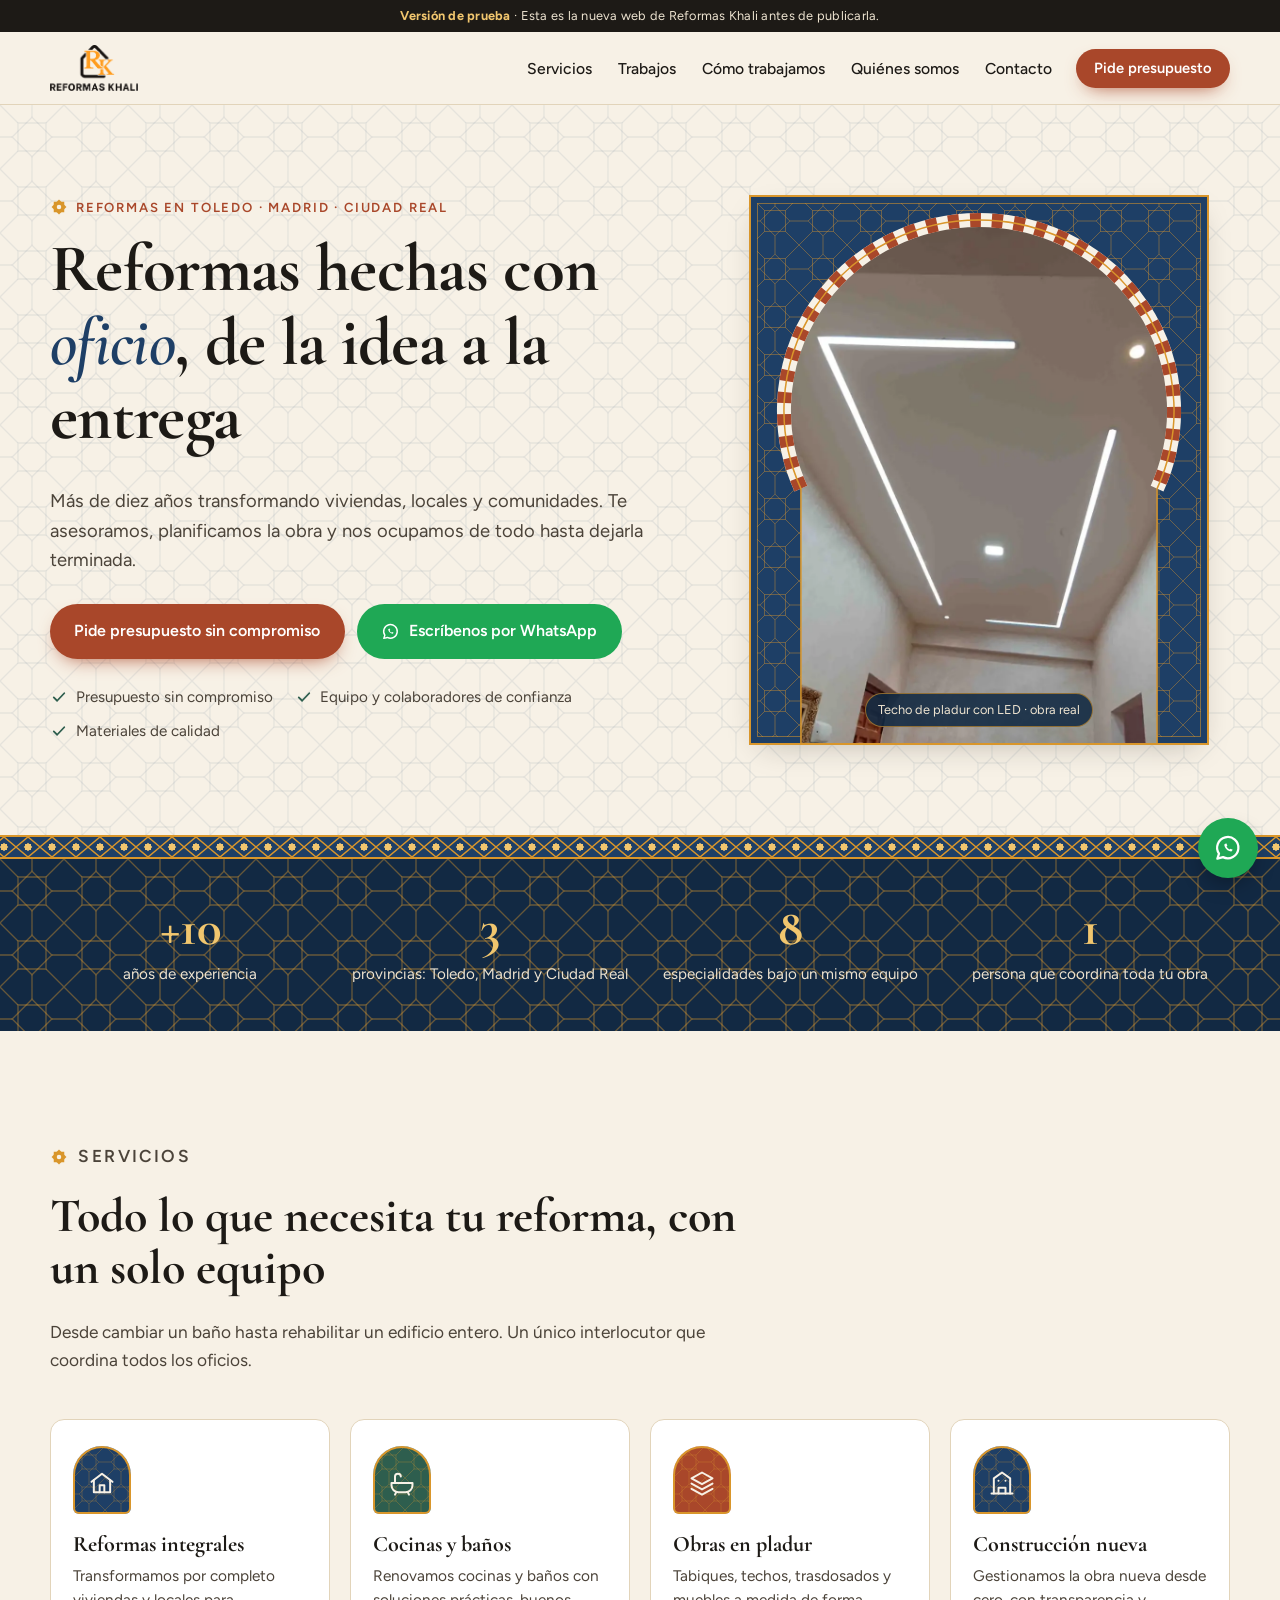
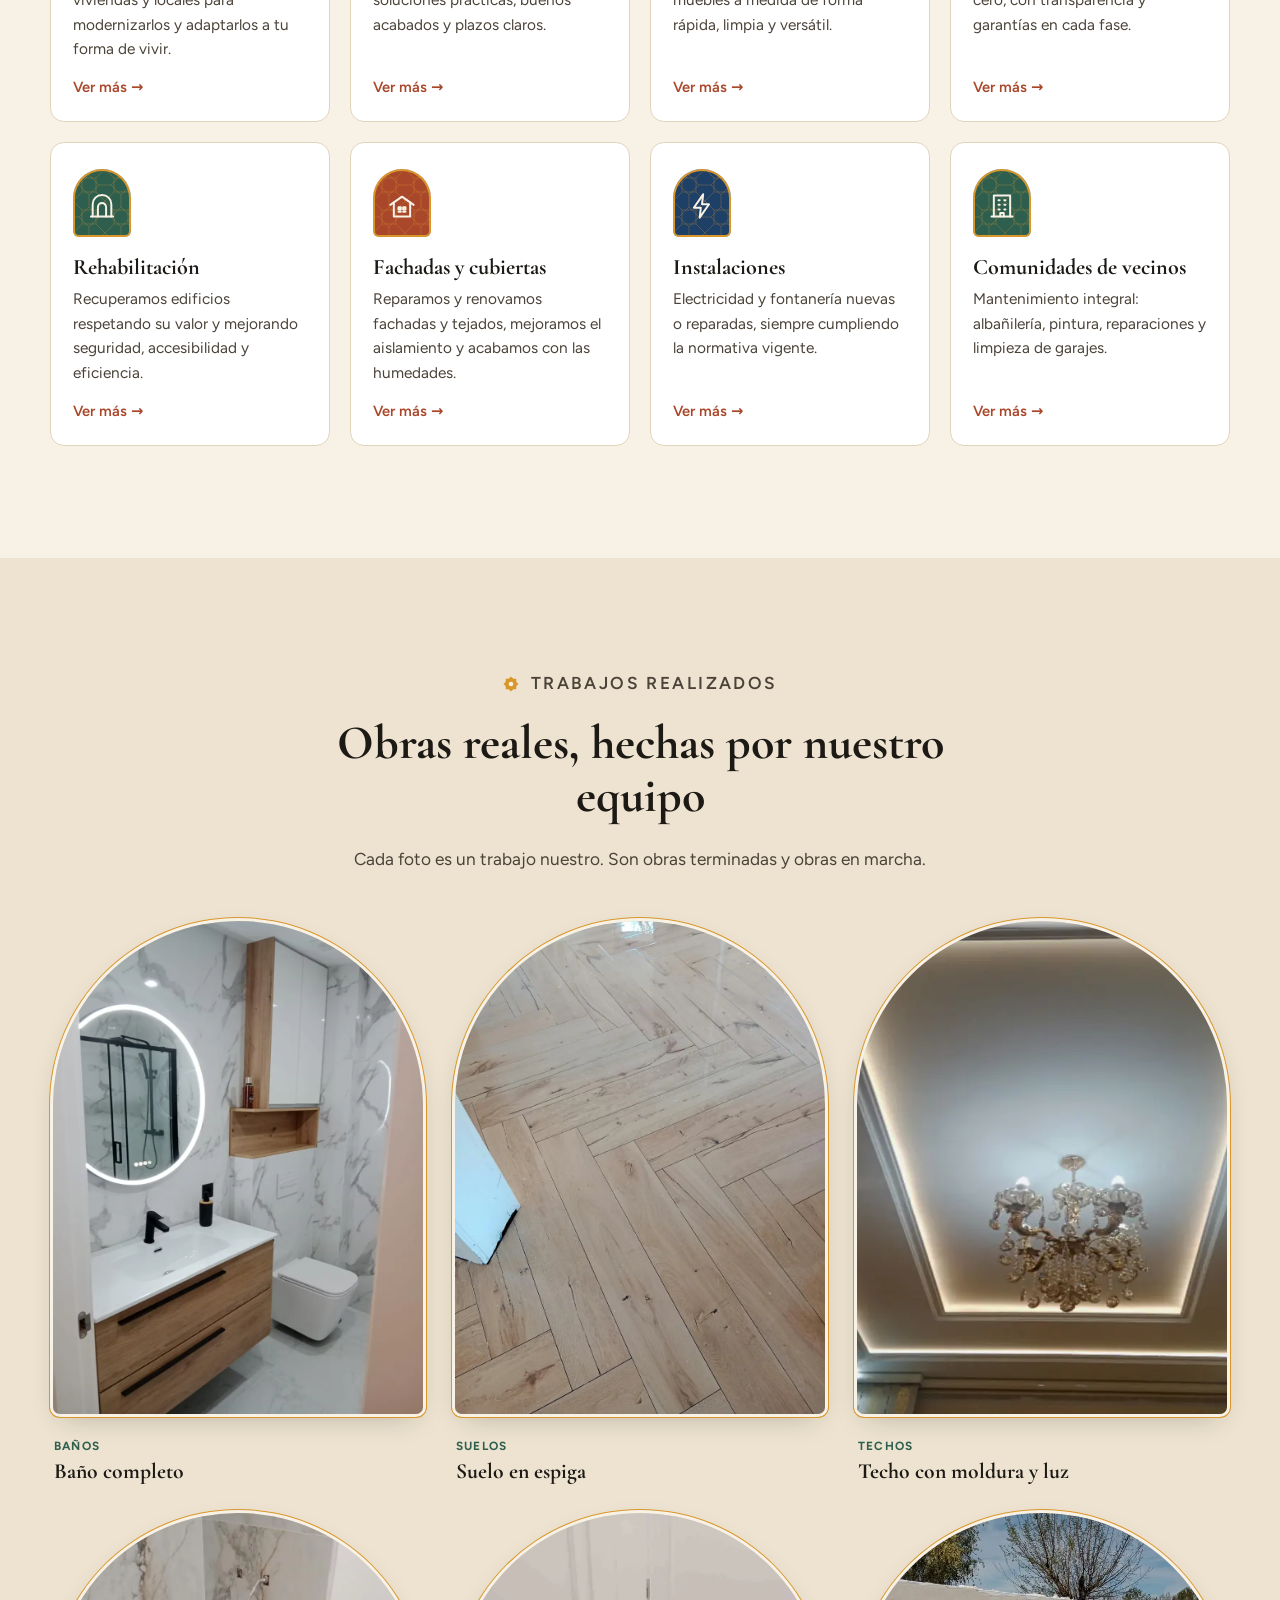
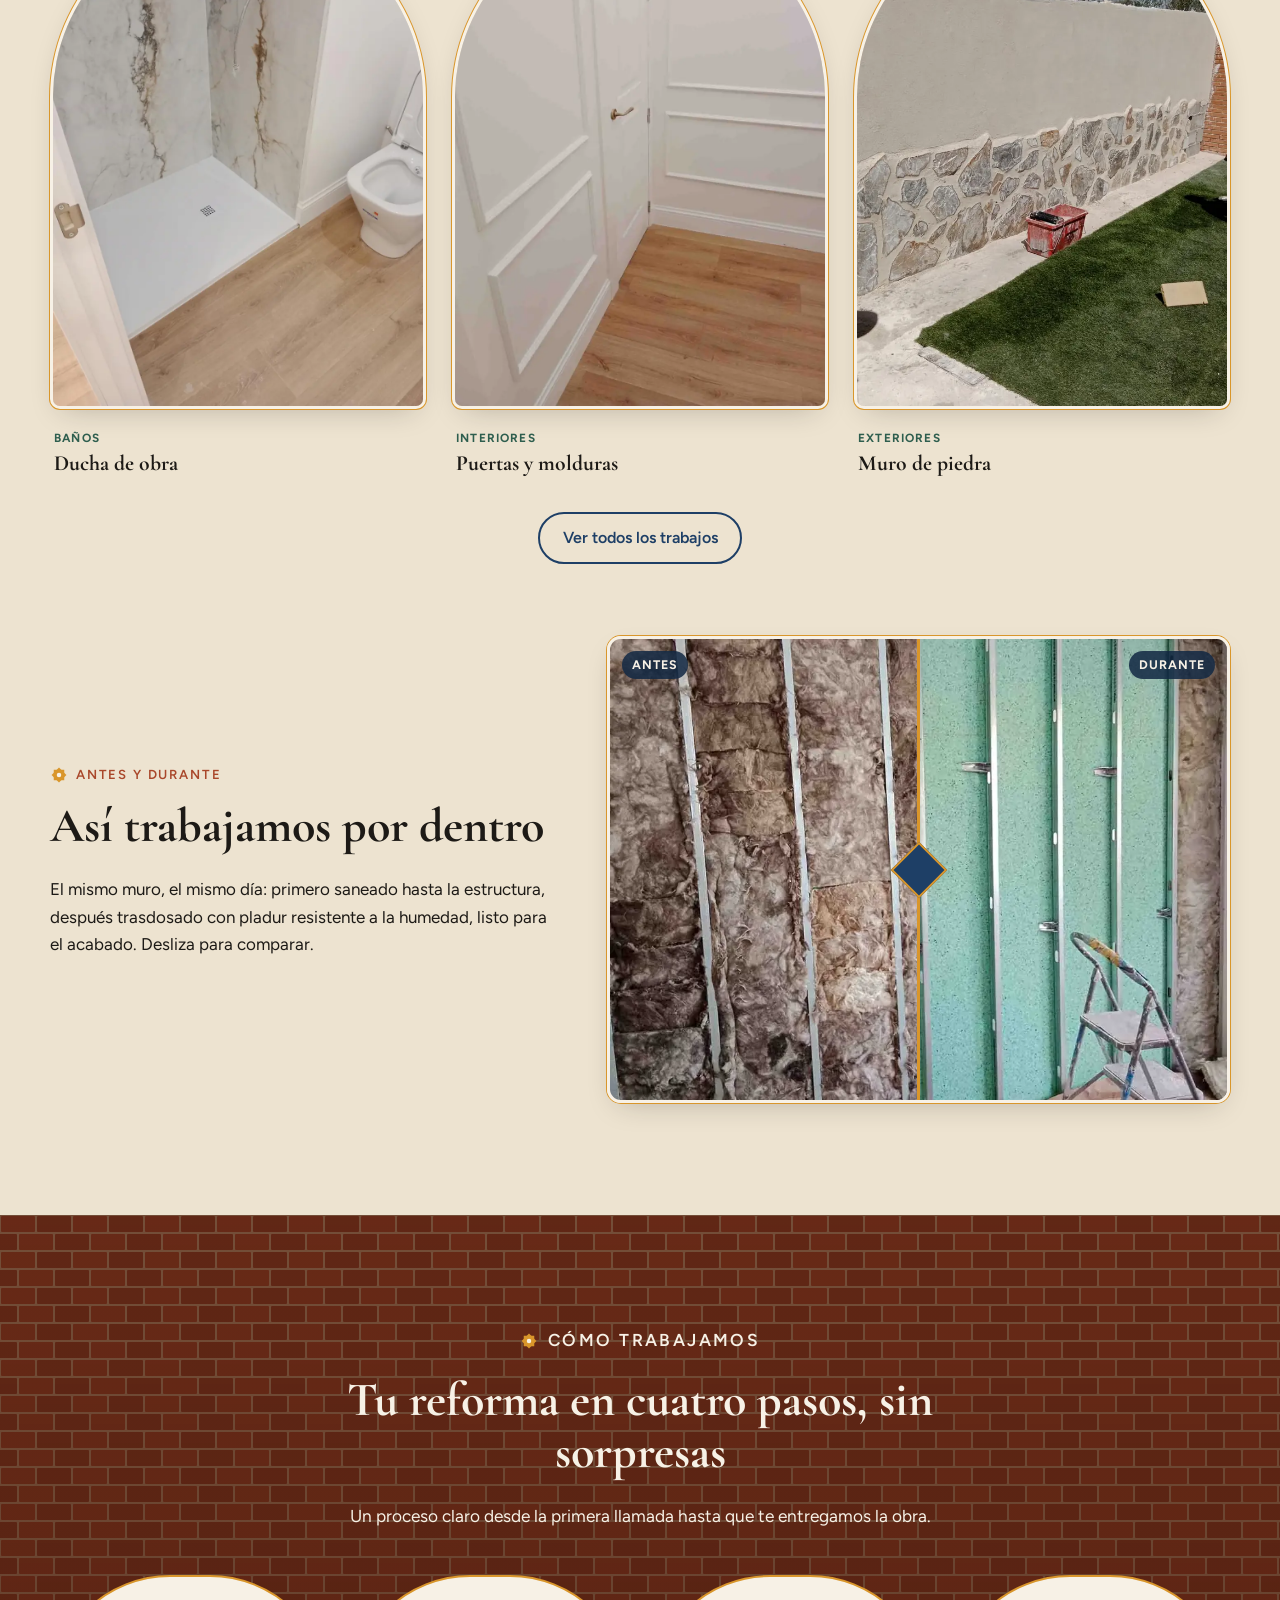
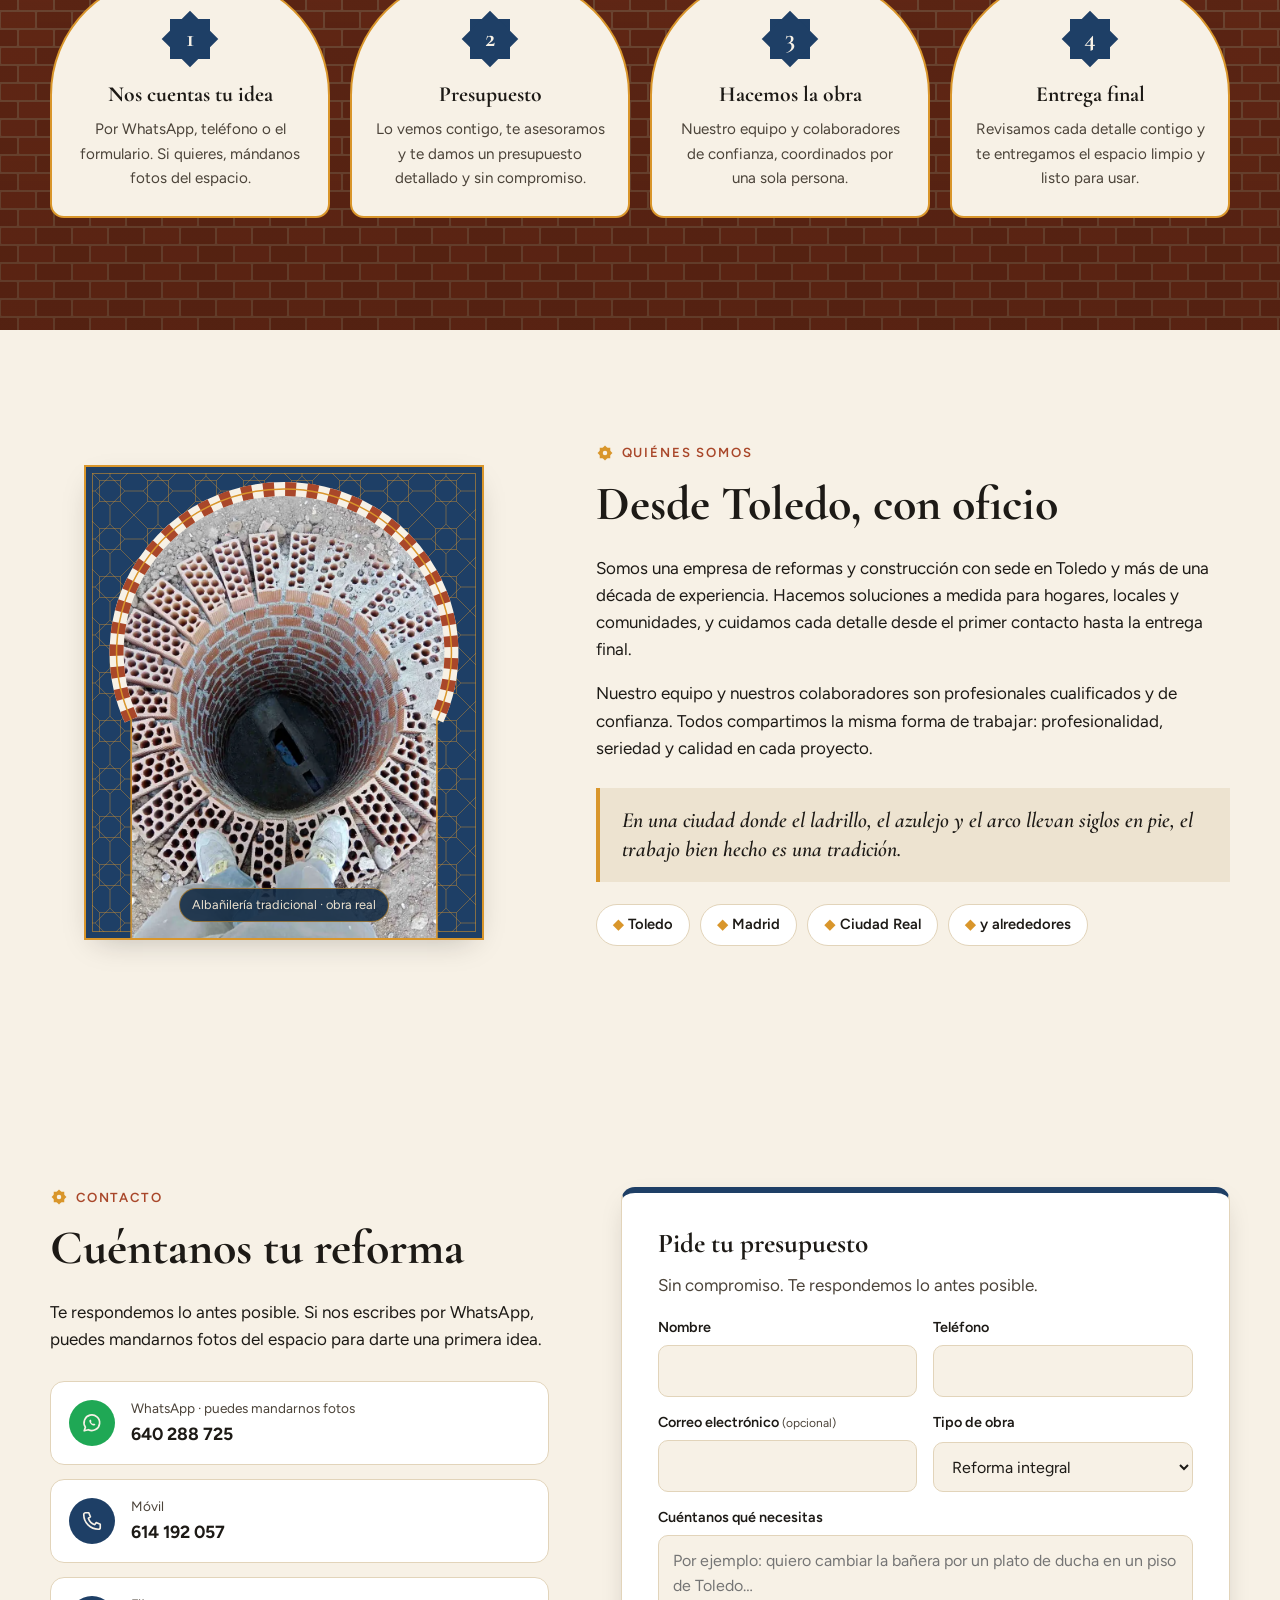
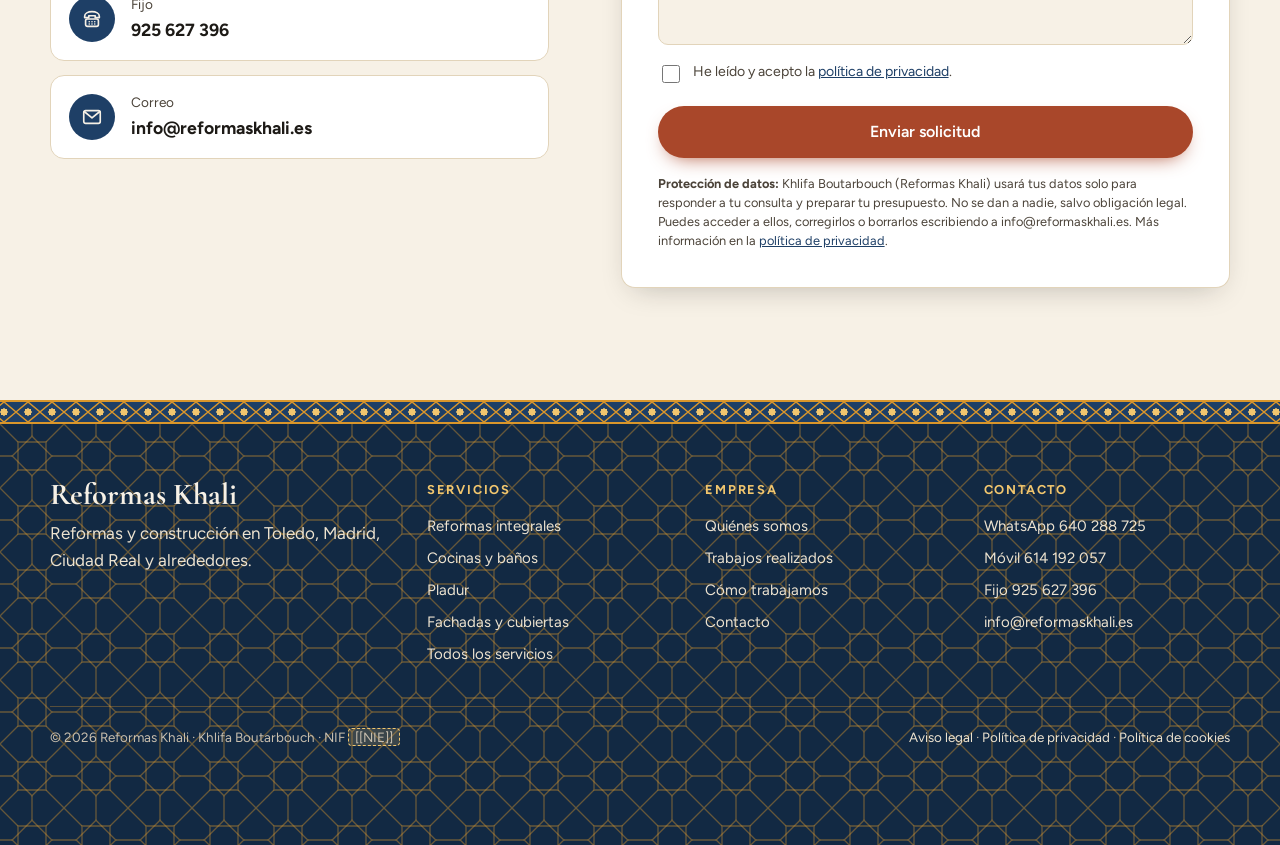
==== commit ca70eaf7: "Web completa: servicios, trabajos, contacto y textos legales - Páginas nuevas: servicios, proyectos-" ====
--- a/index.html
+++ b/index.html
@@ -4,16 +4,16 @@
   <meta charset="utf-8">
   <meta name="viewport" content="width=device-width, initial-scale=1">
   <title>Reformas en Toledo, Madrid y Ciudad Real | Reformas Khali</title>
-  <meta name="description" content="Reformas integrales, cocinas y baños, pladur, fachadas e instalaciones en Toledo, Madrid y Ciudad Real. Más de 10 años de experiencia. Pide tu presupuesto sin compromiso.">
+  <meta name="description" content="Reformas integrales, cocinas y baños, pladur, fachadas e instalaciones en Toledo, Madrid y Ciudad Real. Más de 10 años de experiencia. Presupuesto sin compromiso.">
   <meta name="robots" content="noindex">
-  <meta property="og:title" content="Reformas Khali · Reformas en Toledo">
-  <meta property="og:description" content="Reformas integrales, cocinas, baños, pladur y fachadas. Más de 10 años de experiencia.">
-  <meta property="og:image" content="img/techo-pladur-led.webp">
+  <link rel="canonical" href="https://www.reformaskhali.es/">
+  <meta property="og:title" content="Reformas en Toledo, Madrid y Ciudad Real | Reformas Khali">
+  <meta property="og:description" content="Reformas integrales, cocinas y baños, pladur, fachadas e instalaciones en Toledo, Madrid y Ciudad Real. Más de 10 años de experiencia. Presupuesto sin compromiso.">
+  <meta property="og:image" content="https://www.reformaskhali.es/img/obras/bano-espejo-led.webp">
+  <meta property="og:url" content="https://www.reformaskhali.es/">
   <meta property="og:locale" content="es_ES">
   <link rel="icon" href="img/icono.png">
-  <link rel="preconnect" href="https://fonts.googleapis.com">
-  <link rel="preconnect" href="https://fonts.gstatic.com" crossorigin>
-  <link href="https://fonts.googleapis.com/css2?family=Cormorant+Garamond:ital,wght@0,600;0,700;1,600&family=Figtree:wght@400;500;600;700&display=swap" rel="stylesheet">
+  <link rel="preload" href="fonts/figtree.woff2" as="font" type="font/woff2" crossorigin>
   <link rel="stylesheet" href="css/styles.css">
   <script type="application/ld+json">
   {
@@ -22,16 +22,16 @@
     "name": "Reformas Khali",
     "url": "https://www.reformaskhali.es/",
     "logo": "https://www.reformaskhali.es/img/logo-reformas-khali.png",
+    "image": "https://www.reformaskhali.es/img/obras/bano-espejo-led.webp",
     "email": "info@reformaskhali.es",
     "telephone": "+34614192057",
     "areaServed": ["Toledo", "Madrid", "Ciudad Real"],
-    "address": { "@type": "PostalAddress", "addressLocality": "Toledo", "addressCountry": "ES" }
+    "address": { "@type": "PostalAddress", "addressLocality": "Toledo", "addressRegion": "Toledo", "addressCountry": "ES" }
   }
   </script>
 </head>
 <body>
 
-  <!-- Formas reutilizables: arco de herradura -->
   <svg width="0" height="0" style="position:absolute" aria-hidden="true" focusable="false">
     <defs>
       <clipPath id="arco-herradura" clipPathUnits="objectBoundingBox">
@@ -40,24 +40,23 @@
     </defs>
   </svg>
 
-  <div class="aviso-maqueta"><strong>Maqueta de propuesta</strong> · Así podría verse la nueva web de Reformas Khali. No es la web publicada.</div>
-
-  <!-- ============ CABECERA ============ -->
+  <div class="aviso-maqueta"><strong>Versión de prueba</strong> · Esta es la nueva web de Reformas Khali antes de publicarla.</div>
+
   <header class="cabecera">
     <div class="contenedor">
-      <a class="marca" href="#inicio" aria-label="Reformas Khali, inicio">
+      <a class="marca" href="./" aria-label="Reformas Khali, inicio">
         <img src="img/logo-reformas-khali.png" alt="Reformas Khali" width="366" height="192">
       </a>
       <nav class="menu" id="menu" aria-label="Menú principal">
         <ul>
-          <li><a href="#servicios">Servicios</a></li>
-          <li><a href="#proyectos">Proyectos</a></li>
+          <li><a href="servicios/">Servicios</a></li>
+          <li><a href="proyectos-realizados/">Trabajos</a></li>
           <li><a href="#como-trabajamos">Cómo trabajamos</a></li>
           <li><a href="#nosotros">Quiénes somos</a></li>
-          <li><a href="#contacto">Contacto</a></li>
+          <li><a href="contacto/">Contacto</a></li>
         </ul>
       </nav>
-      <a class="boton boton-principal boton-pequeno" href="#contacto">Pide presupuesto</a>
+      <a class="boton boton-principal boton-pequeno" href="contacto/">Pide presupuesto</a>
       <button class="boton-menu" type="button" aria-expanded="false" aria-controls="menu">
         <span class="sr-only">Abrir menú</span>
         <svg viewBox="0 0 24 24" fill="none" stroke="currentColor" stroke-width="2" stroke-linecap="round"><path d="M4 7h16M4 12h16M4 17h16"/></svg>
@@ -67,7 +66,6 @@
 
   <main id="inicio">
 
-    <!-- ============ HÉROE ============ -->
     <section class="heroe">
       <div class="contenedor">
         <div>
@@ -75,16 +73,16 @@
           <h1>Reformas hechas con <em>oficio</em>, de la idea a la entrega</h1>
           <p class="entradilla">Más de diez años transformando viviendas, locales y comunidades. Te asesoramos, planificamos la obra y nos ocupamos de todo hasta dejarla terminada.</p>
           <div class="acciones">
-            <a class="boton boton-principal" href="#contacto">Pide presupuesto gratis</a>
+            <a class="boton boton-principal" href="contacto/">Pide presupuesto sin compromiso</a>
             <a class="boton boton-whatsapp" href="https://wa.me/34640288725?text=Hola%2C%20quiero%20pedir%20presupuesto%20para%20una%20reforma" target="_blank" rel="noopener">
-              <svg viewBox="0 0 24 24" fill="none" stroke="currentColor" stroke-width="1.8" stroke-linejoin="round"><path d="M3.5 20.5l1.3-4A8.5 8.5 0 1 1 8 19.3z"/><path d="M9 9.2c.2 2.9 2.8 5.4 5.7 5.6l1.1-1.4-1.8-.9-.8.7a4.6 4.6 0 0 1-2.4-2.4l.7-.8-.9-1.8z" fill="currentColor" stroke="none"/></svg>
+              <svg viewBox="0 0 24 24" fill="none" stroke="currentColor" stroke-width="1.8" stroke-linejoin="round" aria-hidden="true"><path d="M3.5 20.5l1.3-4A8.5 8.5 0 1 1 8 19.3z"/><path d="M9 9.2c.2 2.9 2.8 5.4 5.7 5.6l1.1-1.4-1.8-.9-.8.7a4.6 4.6 0 0 1-2.4-2.4l.7-.8-.9-1.8z" fill="currentColor" stroke="none"/></svg>
               Escríbenos por WhatsApp
             </a>
           </div>
           <ul class="garantias">
-            <li><svg viewBox="0 0 24 24" fill="none" stroke="currentColor" stroke-width="2.4" stroke-linecap="round" stroke-linejoin="round"><path d="M5 12.5l4.5 4.5L19 7"/></svg>Presupuesto sin compromiso</li>
-            <li><svg viewBox="0 0 24 24" fill="none" stroke="currentColor" stroke-width="2.4" stroke-linecap="round" stroke-linejoin="round"><path d="M5 12.5l4.5 4.5L19 7"/></svg>Equipo propio y cualificado</li>
-            <li><svg viewBox="0 0 24 24" fill="none" stroke="currentColor" stroke-width="2.4" stroke-linecap="round" stroke-linejoin="round"><path d="M5 12.5l4.5 4.5L19 7"/></svg>Materiales de calidad</li>
+            <li><svg viewBox="0 0 24 24" fill="none" stroke="currentColor" stroke-width="2.4" stroke-linecap="round" stroke-linejoin="round" aria-hidden="true"><path d="M5 12.5l4.5 4.5L19 7"/></svg>Presupuesto sin compromiso</li>
+            <li><svg viewBox="0 0 24 24" fill="none" stroke="currentColor" stroke-width="2.4" stroke-linecap="round" stroke-linejoin="round" aria-hidden="true"><path d="M5 12.5l4.5 4.5L19 7"/></svg>Equipo y colaboradores de confianza</li>
+            <li><svg viewBox="0 0 24 24" fill="none" stroke="currentColor" stroke-width="2.4" stroke-linecap="round" stroke-linejoin="round" aria-hidden="true"><path d="M5 12.5l4.5 4.5L19 7"/></svg>Materiales de calidad</li>
           </ul>
         </div>
 
@@ -102,19 +100,17 @@
 
     <div class="cenefa" aria-hidden="true"></div>
 
-    <!-- ============ CIFRAS ============ -->
     <section class="cifras" aria-label="Reformas Khali en cifras">
       <div class="contenedor">
         <ul>
           <li><strong>+10</strong><span>años de experiencia</span></li>
           <li><strong>3</strong><span>provincias: Toledo, Madrid y Ciudad Real</span></li>
           <li><strong>8</strong><span>especialidades bajo un mismo equipo</span></li>
-          <li><strong>0 €</strong><span>visita y presupuesto</span></li>
+          <li><strong>1</strong><span>persona que coordina toda tu obra</span></li>
         </ul>
       </div>
     </section>
 
-    <!-- ============ SERVICIOS ============ -->
     <section class="seccion" id="servicios">
       <div class="contenedor">
         <div class="seccion-cabecera">
@@ -122,106 +118,103 @@
           <h2>Todo lo que necesita tu reforma, con un solo equipo</h2>
           <p>Desde cambiar un baño hasta rehabilitar un edificio entero. Un único interlocutor que coordina todos los oficios.</p>
         </div>
-
         <div class="rejilla-servicios">
           <article class="servicio">
-            <div class="medallon"><svg viewBox="0 0 24 24" fill="none" stroke="currentColor" stroke-width="1.7" stroke-linecap="round" stroke-linejoin="round"><path d="M3 11l9-7 9 7"/><path d="M5 9.5V20h14V9.5"/><path d="M10 20v-6h4v6"/></svg></div>
+            <div class="medallon"><svg viewBox="0 0 24 24" fill="none" stroke="currentColor" stroke-width="1.7" stroke-linecap="round" stroke-linejoin="round" aria-hidden="true"><path d="M3 11l9-7 9 7"/><path d="M5 9.5V20h14V9.5"/><path d="M10 20v-6h4v6"/></svg></div>
             <h3>Reformas integrales</h3>
             <p>Transformamos por completo viviendas y locales para modernizarlos y adaptarlos a tu forma de vivir.</p>
-            <a class="mas" href="#contacto">Ver más →</a>
-          </article>
-          <article class="servicio">
-            <div class="medallon"><svg viewBox="0 0 24 24" fill="none" stroke="currentColor" stroke-width="1.7" stroke-linecap="round" stroke-linejoin="round"><path d="M3 12h18v2a6 6 0 0 1-6 6H9a6 6 0 0 1-6-6z"/><path d="M6 12V6.5a2.5 2.5 0 0 1 5 0"/><path d="M7 20l-1 2M17 20l1 2"/></svg></div>
+            <a class="mas" href="servicios/#reformas-integrales">Ver más <span class="sr-only">sobre reformas integrales</span>→</a>
+          </article>
+          <article class="servicio">
+            <div class="medallon"><svg viewBox="0 0 24 24" fill="none" stroke="currentColor" stroke-width="1.7" stroke-linecap="round" stroke-linejoin="round" aria-hidden="true"><path d="M3 12h18v2a6 6 0 0 1-6 6H9a6 6 0 0 1-6-6z"/><path d="M6 12V6.5a2.5 2.5 0 0 1 5 0"/><path d="M7 20l-1 2M17 20l1 2"/></svg></div>
             <h3>Cocinas y baños</h3>
             <p>Renovamos cocinas y baños con soluciones prácticas, buenos acabados y plazos claros.</p>
-            <a class="mas" href="#contacto">Ver más →</a>
-          </article>
-          <article class="servicio">
-            <div class="medallon"><svg viewBox="0 0 24 24" fill="none" stroke="currentColor" stroke-width="1.7" stroke-linecap="round" stroke-linejoin="round"><path d="M12 3l9 5-9 5-9-5z"/><path d="M3 12.5l9 5 9-5"/><path d="M3 17l9 5 9-5"/></svg></div>
+            <a class="mas" href="servicios/#cocinas-y-banos">Ver más <span class="sr-only">sobre cocinas y baños</span>→</a>
+          </article>
+          <article class="servicio">
+            <div class="medallon"><svg viewBox="0 0 24 24" fill="none" stroke="currentColor" stroke-width="1.7" stroke-linecap="round" stroke-linejoin="round" aria-hidden="true"><path d="M12 3l9 5-9 5-9-5z"/><path d="M3 12.5l9 5 9-5"/><path d="M3 17l9 5 9-5"/></svg></div>
             <h3>Obras en pladur</h3>
             <p>Tabiques, techos, trasdosados y muebles a medida de forma rápida, limpia y versátil.</p>
-            <a class="mas" href="#contacto">Ver más →</a>
-          </article>
-          <article class="servicio">
-            <div class="medallon"><svg viewBox="0 0 24 24" fill="none" stroke="currentColor" stroke-width="1.7" stroke-linecap="round" stroke-linejoin="round"><path d="M3 21h18"/><path d="M5 21V8l7-5 7 5v13"/><path d="M9 21v-5h6v5"/><path d="M9 10h.01M15 10h.01"/></svg></div>
+            <a class="mas" href="servicios/#pladur">Ver más <span class="sr-only">sobre obras en pladur</span>→</a>
+          </article>
+          <article class="servicio">
+            <div class="medallon"><svg viewBox="0 0 24 24" fill="none" stroke="currentColor" stroke-width="1.7" stroke-linecap="round" stroke-linejoin="round" aria-hidden="true"><path d="M3 21h18"/><path d="M5 21V8l7-5 7 5v13"/><path d="M9 21v-5h6v5"/><path d="M9 10h.01M15 10h.01"/></svg></div>
             <h3>Construcción nueva</h3>
             <p>Gestionamos la obra nueva desde cero, con transparencia y garantías en cada fase.</p>
-            <a class="mas" href="#contacto">Ver más →</a>
-          </article>
-          <article class="servicio">
-            <div class="medallon"><svg viewBox="0 0 24 24" fill="none" stroke="currentColor" stroke-width="1.7" stroke-linecap="round" stroke-linejoin="round"><path d="M4 21V10.5a8 8 0 0 1 16 0V21"/><path d="M8.5 21v-8a3.5 3.5 0 0 1 7 0v8"/><path d="M2.5 21h19"/></svg></div>
+            <a class="mas" href="servicios/#construccion-nueva">Ver más <span class="sr-only">sobre construcción nueva</span>→</a>
+          </article>
+          <article class="servicio">
+            <div class="medallon"><svg viewBox="0 0 24 24" fill="none" stroke="currentColor" stroke-width="1.7" stroke-linecap="round" stroke-linejoin="round" aria-hidden="true"><path d="M4 21V10.5a8 8 0 0 1 16 0V21"/><path d="M8.5 21v-8a3.5 3.5 0 0 1 7 0v8"/><path d="M2.5 21h19"/></svg></div>
             <h3>Rehabilitación</h3>
             <p>Recuperamos edificios respetando su valor y mejorando seguridad, accesibilidad y eficiencia.</p>
-            <a class="mas" href="#contacto">Ver más →</a>
-          </article>
-          <article class="servicio">
-            <div class="medallon"><svg viewBox="0 0 24 24" fill="none" stroke="currentColor" stroke-width="1.7" stroke-linecap="round" stroke-linejoin="round"><path d="M2 11l10-7 10 7"/><path d="M5 9v12h14V9"/><path d="M9 13h2v2H9zM13 13h2v2h-2zM9 17h2M13 17h2"/></svg></div>
+            <a class="mas" href="servicios/#rehabilitacion">Ver más <span class="sr-only">sobre rehabilitación</span>→</a>
+          </article>
+          <article class="servicio">
+            <div class="medallon"><svg viewBox="0 0 24 24" fill="none" stroke="currentColor" stroke-width="1.7" stroke-linecap="round" stroke-linejoin="round" aria-hidden="true"><path d="M2 11l10-7 10 7"/><path d="M5 9v12h14V9"/><path d="M9 13h2v2H9zM13 13h2v2h-2zM9 17h2M13 17h2"/></svg></div>
             <h3>Fachadas y cubiertas</h3>
             <p>Reparamos y renovamos fachadas y tejados, mejoramos el aislamiento y acabamos con las humedades.</p>
-            <a class="mas" href="#contacto">Ver más →</a>
-          </article>
-          <article class="servicio">
-            <div class="medallon"><svg viewBox="0 0 24 24" fill="none" stroke="currentColor" stroke-width="1.7" stroke-linecap="round" stroke-linejoin="round"><path d="M13 2L5 13.5h6L10 22l8-11.5h-6z"/></svg></div>
+            <a class="mas" href="servicios/#fachadas-y-cubiertas">Ver más <span class="sr-only">sobre fachadas y cubiertas</span>→</a>
+          </article>
+          <article class="servicio">
+            <div class="medallon"><svg viewBox="0 0 24 24" fill="none" stroke="currentColor" stroke-width="1.7" stroke-linecap="round" stroke-linejoin="round" aria-hidden="true"><path d="M13 2L5 13.5h6L10 22l8-11.5h-6z"/></svg></div>
             <h3>Instalaciones</h3>
             <p>Electricidad y fontanería nuevas o reparadas, siempre cumpliendo la normativa vigente.</p>
-            <a class="mas" href="#contacto">Ver más →</a>
-          </article>
-          <article class="servicio">
-            <div class="medallon"><svg viewBox="0 0 24 24" fill="none" stroke="currentColor" stroke-width="1.7" stroke-linecap="round" stroke-linejoin="round"><path d="M5 21V3h14v18"/><path d="M3 21h18"/><path d="M9 7h1M14 7h1M9 11h1M14 11h1M9 15h1M14 15h1"/><path d="M10.5 21v-3h3v3"/></svg></div>
+            <a class="mas" href="servicios/#instalaciones">Ver más <span class="sr-only">sobre instalaciones</span>→</a>
+          </article>
+          <article class="servicio">
+            <div class="medallon"><svg viewBox="0 0 24 24" fill="none" stroke="currentColor" stroke-width="1.7" stroke-linecap="round" stroke-linejoin="round" aria-hidden="true"><path d="M5 21V3h14v18"/><path d="M3 21h18"/><path d="M9 7h1M14 7h1M9 11h1M14 11h1M9 15h1M14 15h1"/><path d="M10.5 21v-3h3v3"/></svg></div>
             <h3>Comunidades de vecinos</h3>
             <p>Mantenimiento integral: albañilería, pintura, reparaciones y limpieza de garajes.</p>
-            <a class="mas" href="#contacto">Ver más →</a>
-          </article>
-        </div>
-      </div>
-    </section>
-
-    <!-- ============ PROYECTOS ============ -->
+            <a class="mas" href="servicios/#comunidades">Ver más <span class="sr-only">sobre comunidades de vecinos</span>→</a>
+          </article>
+        </div>
+      </div>
+    </section>
+
     <section class="seccion proyectos" id="proyectos">
       <div class="contenedor">
         <div class="seccion-cabecera centro">
-          <p class="antetitulo">Proyectos realizados</p>
+          <p class="antetitulo">Trabajos realizados</p>
           <h2>Obras reales, hechas por nuestro equipo</h2>
-          <p>Cada foto es un trabajo nuestro. Aquí irá una ficha por proyecto con lo que se hizo, dónde y en cuánto tiempo.</p>
-        </div>
-
+          <p>Cada foto es un trabajo nuestro. Son obras terminadas y obras en marcha.</p>
+        </div>
         <div class="rejilla-proyectos">
           <figure class="proyecto">
-            <div class="marco"><img src="img/suelo-espiga.webp" alt="Suelo laminado colocado en espiga en un pasillo" loading="lazy" width="900" height="1200"></div>
-            <figcaption><span class="etiqueta">Solados</span><h3>Suelo en espiga</h3></figcaption>
-          </figure>
-          <figure class="proyecto">
-            <div class="marco"><img src="img/escalera-porcelanico.webp" alt="Escalera revestida de porcelánico imitación madera con perfiles de aluminio" loading="lazy" width="900" height="1200"></div>
-            <figcaption><span class="etiqueta">Escaleras</span><h3>Escalera en porcelánico</h3></figcaption>
-          </figure>
-          <figure class="proyecto">
-            <div class="marco"><img src="img/puertas-molduras.webp" alt="Recibidor con puertas lacadas en blanco, molduras y suelo de madera" loading="lazy" width="900" height="1200"></div>
+            <div class="marco"><img src="img/obras/bano-espejo-led.webp" alt="Baño con mueble de madera, espejo redondo con luz y paredes imitación mármol" width="900" height="1200" loading="lazy"></div>
+            <figcaption><span class="etiqueta">Baños</span><h3>Baño completo</h3></figcaption>
+          </figure>
+          <figure class="proyecto">
+            <div class="marco"><img src="img/obras/suelo-espiga-roble.webp" alt="Suelo de porcelánico imitación roble colocado en espiga" width="900" height="1200" loading="lazy"></div>
+            <figcaption><span class="etiqueta">Suelos</span><h3>Suelo en espiga</h3></figcaption>
+          </figure>
+          <figure class="proyecto">
+            <div class="marco"><img src="img/obras/techo-moldura-lampara.webp" alt="Techo de pladur con doble moldura, luz indirecta y lámpara de araña" width="1200" height="686" loading="lazy"></div>
+            <figcaption><span class="etiqueta">Techos</span><h3>Techo con moldura y luz</h3></figcaption>
+          </figure>
+          <figure class="proyecto">
+            <div class="marco"><img src="img/obras/bano-marmol-ducha.webp" alt="Ducha con paredes imitación mármol, plato blanco y suelo de madera" width="900" height="1200" loading="lazy"></div>
+            <figcaption><span class="etiqueta">Baños</span><h3>Ducha de obra</h3></figcaption>
+          </figure>
+          <figure class="proyecto">
+            <div class="marco"><img src="img/puertas-molduras.webp" alt="Recibidor con puertas lacadas en blanco, molduras y suelo de madera" width="900" height="1200" loading="lazy"></div>
             <figcaption><span class="etiqueta">Interiores</span><h3>Puertas y molduras</h3></figcaption>
           </figure>
           <figure class="proyecto">
-            <div class="marco"><img src="img/fachada.webp" alt="Fachada de local renovada con revestimiento liso" loading="lazy" width="900" height="1200"></div>
-            <figcaption><span class="etiqueta">Fachadas</span><h3>Fachada renovada</h3></figcaption>
-          </figure>
-          <figure class="proyecto">
-            <div class="marco"><img src="img/suelo-local.webp" alt="Local diáfano con suelo de porcelánico gris de gran formato" loading="lazy" width="900" height="1200"></div>
-            <figcaption><span class="etiqueta">Locales</span><h3>Pavimento de gran formato</h3></figcaption>
-          </figure>
-          <figure class="proyecto">
-            <div class="marco"><img src="img/escalera-madera.webp" alt="Escalera interior revestida con peldaños de madera" loading="lazy" width="900" height="1200"></div>
-            <figcaption><span class="etiqueta">Escaleras</span><h3>Peldaños de madera</h3></figcaption>
-          </figure>
-        </div>
+            <div class="marco"><img src="img/obras/muro-piedra-despues.webp" alt="Muro de jardín con zócalo de piedra y césped" width="675" height="1200" loading="lazy"></div>
+            <figcaption><span class="etiqueta">Exteriores</span><h3>Muro de piedra</h3></figcaption>
+          </figure>
+        </div>
+        <p class="centro-boton"><a class="boton boton-borde" href="proyectos-realizados/">Ver todos los trabajos</a></p>
 
         <div class="comparador-bloque">
           <div>
             <p class="antetitulo">Antes y durante</p>
             <h2>Así trabajamos por dentro</h2>
-            <p>El mismo muro, el mismo día: primero saneado hasta la estructura, después trasdosado con pladur hidrófugo listo para el acabado. Desliza para comparar.</p>
-            <p><a class="boton boton-borde boton-pequeno" href="#proyectos">Ver todos los proyectos</a></p>
+            <p>El mismo muro, el mismo día: primero saneado hasta la estructura, después trasdosado con pladur resistente a la humedad, listo para el acabado. Desliza para comparar.</p>
           </div>
           <div class="comparador" id="comparador">
-            <img src="img/pared-antes.webp" alt="Antes: muro saneado con la estructura de perfiles a la vista" loading="lazy">
-            <img class="despues" src="img/pared-pladur.webp" alt="Durante: el mismo muro trasdosado con placas de pladur hidrófugo" loading="lazy">
+            <img src="img/pared-antes.webp" alt="Antes: muro saneado con la estructura de perfiles a la vista" width="900" height="1200" loading="lazy">
+            <img class="despues" src="img/pared-pladur.webp" alt="Durante: el mismo muro trasdosado con placas de pladur resistente a la humedad" width="900" height="1200" loading="lazy">
             <span class="rotulo izq">Antes</span>
             <span class="rotulo der">Durante</span>
             <span class="linea" aria-hidden="true"></span>
@@ -232,13 +225,12 @@
       </div>
     </section>
 
-    <!-- ============ CÓMO TRABAJAMOS ============ -->
     <section class="seccion proceso" id="como-trabajamos">
       <div class="contenedor">
         <div class="seccion-cabecera centro">
           <p class="antetitulo">Cómo trabajamos</p>
           <h2>Tu reforma en cuatro pasos, sin sorpresas</h2>
-          <p>Un proceso claro desde la primera llamada hasta que te entregamos las llaves.</p>
+          <p>Un proceso claro desde la primera llamada hasta que te entregamos la obra.</p>
         </div>
         <ol class="pasos">
           <li class="paso">
@@ -248,12 +240,12 @@
           </li>
           <li class="paso">
             <div class="numero"><span>2</span></div>
-            <h3>Visita y presupuesto</h3>
-            <p>Vamos a verlo, te asesoramos y te enviamos un presupuesto detallado y sin compromiso.</p>
+            <h3>Presupuesto</h3>
+            <p>Lo vemos contigo, te asesoramos y te damos un presupuesto detallado y sin compromiso.</p>
           </li>
           <li class="paso">
             <div class="numero"><span>3</span></div>
-            <h3>Ejecutamos la obra</h3>
+            <h3>Hacemos la obra</h3>
             <p>Nuestro equipo y colaboradores de confianza, coordinados por una sola persona.</p>
           </li>
           <li class="paso">
@@ -265,11 +257,10 @@
       </div>
     </section>
 
-    <!-- ============ QUIÉNES SOMOS ============ -->
     <section class="seccion nosotros" id="nosotros">
       <div class="contenedor">
         <div class="alfiz">
-          <img src="img/pozo-ladrillo.webp" alt="Pozo circular de ladrillo levantado a mano por el equipo de Reformas Khali" loading="lazy" width="900" height="1200">
+          <img src="img/pozo-ladrillo.webp" alt="Pozo circular de ladrillo levantado a mano por el equipo de Reformas Khali" width="900" height="1200" loading="lazy">
           <svg class="dovelas" viewBox="0 0 1 1" preserveAspectRatio="none" aria-hidden="true">
             <path class="base" d="M0.08,0.52 A0.46,0.36 0 1,1 0.92,0.52"/>
             <path class="rojas" d="M0.08,0.52 A0.46,0.36 0 1,1 0.92,0.52"/>
@@ -293,38 +284,6 @@
       </div>
     </section>
 
-    <!-- ============ OPINIONES ============ -->
-    <section class="seccion opiniones" id="opiniones">
-      <div class="contenedor">
-        <div class="seccion-cabecera centro">
-          <p class="antetitulo">Opiniones</p>
-          <h2>Lo que dicen nuestros clientes</h2>
-        </div>
-        <div class="rejilla-opiniones">
-          <figure class="opinion">
-            <span class="ejemplo">Ejemplo</span>
-            <div class="estrellas" aria-label="5 de 5 estrellas">★★★★★</div>
-            <blockquote>Aquí irá una reseña real de Google de un cliente que reformó su baño o su cocina.</blockquote>
-            <figcaption>Nombre del cliente · Toledo</figcaption>
-          </figure>
-          <figure class="opinion">
-            <span class="ejemplo">Ejemplo</span>
-            <div class="estrellas" aria-label="5 de 5 estrellas">★★★★★</div>
-            <blockquote>Aquí irá otra reseña real, idealmente de una reforma integral, con lo que más valoró el cliente.</blockquote>
-            <figcaption>Nombre del cliente · Madrid</figcaption>
-          </figure>
-          <figure class="opinion">
-            <span class="ejemplo">Ejemplo</span>
-            <div class="estrellas" aria-label="5 de 5 estrellas">★★★★★</div>
-            <blockquote>Y una tercera de una comunidad de vecinos o un local, para mostrar la variedad de trabajos.</blockquote>
-            <figcaption>Comunidad de propietarios · Ciudad Real</figcaption>
-          </figure>
-        </div>
-        <p class="nota-opiniones">En la web definitiva estas tarjetas mostrarán las reseñas reales de vuestra ficha de Google.</p>
-      </div>
-    </section>
-
-    <!-- ============ CONTACTO ============ -->
     <section class="seccion contacto" id="contacto">
       <div class="contenedor">
         <div>
@@ -332,72 +291,63 @@
           <h2>Cuéntanos tu reforma</h2>
           <p>Te respondemos lo antes posible. Si nos escribes por WhatsApp, puedes mandarnos fotos del espacio para darte una primera idea.</p>
           <ul class="vias">
-            <li>
-              <a class="via" href="https://wa.me/34640288725?text=Hola%2C%20quiero%20pedir%20presupuesto%20para%20una%20reforma" target="_blank" rel="noopener">
-                <span class="icono wa"><svg viewBox="0 0 24 24" fill="none" stroke="currentColor" stroke-width="1.8" stroke-linejoin="round"><path d="M3.5 20.5l1.3-4A8.5 8.5 0 1 1 8 19.3z"/><path d="M9 9.2c.2 2.9 2.8 5.4 5.7 5.6l1.1-1.4-1.8-.9-.8.7a4.6 4.6 0 0 1-2.4-2.4l.7-.8-.9-1.8z" fill="currentColor" stroke="none"/></svg></span>
-                <span><small>WhatsApp</small><strong>640 288 725</strong></span>
-              </a>
-            </li>
-            <li>
-              <a class="via" href="tel:+34614192057">
-                <span class="icono"><svg viewBox="0 0 24 24" fill="none" stroke="currentColor" stroke-width="1.8" stroke-linecap="round" stroke-linejoin="round"><path d="M5 3h3.5l1.8 4.5-2.3 1.4a11 11 0 0 0 7.1 7.1l1.4-2.3L21 15.5V19a2 2 0 0 1-2 2A16 16 0 0 1 3 5a2 2 0 0 1 2-2z"/></svg></span>
-                <span><small>Teléfono</small><strong>614 192 057</strong></span>
-              </a>
-            </li>
-            <li>
-              <a class="via" href="mailto:info@reformaskhali.es">
-                <span class="icono"><svg viewBox="0 0 24 24" fill="none" stroke="currentColor" stroke-width="1.8" stroke-linecap="round" stroke-linejoin="round"><rect x="3" y="5" width="18" height="14" rx="2"/><path d="M3.5 6l8.5 7 8.5-7"/></svg></span>
-                <span><small>Correo</small><strong>info@reformaskhali.es</strong></span>
-              </a>
-            </li>
-          </ul>
-        </div>
-
-        <form class="formulario" id="formulario" novalidate>
-          <h3>Pide tu presupuesto gratis</h3>
+            <li><a class="via" href="https://wa.me/34640288725?text=Hola%2C%20quiero%20pedir%20presupuesto%20para%20una%20reforma" target="_blank" rel="noopener"><span class="icono wa"><svg viewBox="0 0 24 24" fill="none" stroke="currentColor" stroke-width="1.8" stroke-linejoin="round" aria-hidden="true"><path d="M3.5 20.5l1.3-4A8.5 8.5 0 1 1 8 19.3z"/><path d="M9 9.2c.2 2.9 2.8 5.4 5.7 5.6l1.1-1.4-1.8-.9-.8.7a4.6 4.6 0 0 1-2.4-2.4l.7-.8-.9-1.8z" fill="currentColor" stroke="none"/></svg></span><span><small>WhatsApp · puedes mandarnos fotos</small><strong>640 288 725</strong></span></a></li>
+            <li><a class="via" href="tel:+34614192057"><span class="icono"><svg viewBox="0 0 24 24" fill="none" stroke="currentColor" stroke-width="1.8" stroke-linecap="round" stroke-linejoin="round" aria-hidden="true"><path d="M5 3h3.5l1.8 4.5-2.3 1.4a11 11 0 0 0 7.1 7.1l1.4-2.3L21 15.5V19a2 2 0 0 1-2 2A16 16 0 0 1 3 5a2 2 0 0 1 2-2z"/></svg></span><span><small>Móvil</small><strong>614 192 057</strong></span></a></li>
+            <li><a class="via" href="tel:+34925627396"><span class="icono"><svg viewBox="0 0 24 24" fill="none" stroke="currentColor" stroke-width="1.8" stroke-linecap="round" stroke-linejoin="round" aria-hidden="true"><path d="M4 9c0-3 3.6-5 8-5s8 2 8 5v1.5h-4.5V8.5h-7v2H4z"/><rect x="5" y="12" width="14" height="8" rx="2"/><path d="M9 15h.01M12 15h.01M15 15h.01M9 17.5h.01M12 17.5h.01M15 17.5h.01"/></svg></span><span><small>Fijo</small><strong>925 627 396</strong></span></a></li>
+            <li><a class="via" href="mailto:info@reformaskhali.es"><span class="icono"><svg viewBox="0 0 24 24" fill="none" stroke="currentColor" stroke-width="1.8" stroke-linecap="round" stroke-linejoin="round" aria-hidden="true"><rect x="3" y="5" width="18" height="14" rx="2"/><path d="M3.5 6l8.5 7 8.5-7"/></svg></span><span><small>Correo</small><strong>info@reformaskhali.es</strong></span></a></li>
+          </ul>
+        </div>
+        <form class="formulario" id="formulario" method="post" action="contacto/enviar.php">
+          <h3>Pide tu presupuesto</h3>
+          <p>Sin compromiso. Te respondemos lo antes posible.</p>
           <div class="campos">
             <div class="campo">
               <label for="nombre">Nombre</label>
-              <input id="nombre" name="nombre" autocomplete="name" required>
+              <input id="nombre" name="nombre" autocomplete="name" maxlength="100" required>
             </div>
             <div class="campo">
               <label for="telefono">Teléfono</label>
-              <input id="telefono" name="telefono" type="tel" autocomplete="tel" required>
+              <input id="telefono" name="telefono" type="tel" autocomplete="tel" maxlength="20" required>
             </div>
             <div class="campo">
-              <label for="email">Correo electrónico</label>
-              <input id="email" name="email" type="email" autocomplete="email">
+              <label for="email">Correo electrónico <small>(opcional)</small></label>
+              <input id="email" name="email" type="email" autocomplete="email" maxlength="150">
             </div>
             <div class="campo">
               <label for="tipo">Tipo de obra</label>
               <select id="tipo" name="tipo">
                 <option>Reforma integral</option>
                 <option>Cocina o baño</option>
+                <option>Suelos o alicatados</option>
                 <option>Pladur</option>
                 <option>Fachada o cubierta</option>
                 <option>Instalaciones</option>
                 <option>Comunidad de vecinos</option>
+                <option>Obra nueva</option>
                 <option>Otra</option>
               </select>
             </div>
             <div class="campo ancho">
               <label for="mensaje">Cuéntanos qué necesitas</label>
-              <textarea id="mensaje" name="mensaje" placeholder="Por ejemplo: quiero cambiar la bañera por un plato de ducha en un piso de Toledo…"></textarea>
+              <textarea id="mensaje" name="mensaje" maxlength="3000" placeholder="Por ejemplo: quiero cambiar la bañera por un plato de ducha en un piso de Toledo…"></textarea>
+            </div>
+            <div class="campo-trampa" aria-hidden="true">
+              <label for="web">No rellenes este campo</label>
+              <input id="web" name="web" tabindex="-1" autocomplete="off">
             </div>
           </div>
           <label class="consentimiento">
-            <input type="checkbox" required>
-            <span>He leído y acepto la <a href="#">política de privacidad</a>.</span>
+            <input type="checkbox" name="privacidad" value="si" required>
+            <span>He leído y acepto la <a href="politica-privacidad/">política de privacidad</a>.</span>
           </label>
           <button class="boton boton-principal" type="submit">Enviar solicitud</button>
-          <p class="mensaje-maqueta" id="mensaje-maqueta" role="status">Esto es una maqueta: el formulario todavía no envía datos. En la web definitiva la solicitud llegará a info@reformaskhali.es.</p>
+          <p class="aviso-formulario" id="aviso-formulario" role="status" hidden></p>
+          <p class="info-datos"><strong>Protección de datos:</strong> Khlifa Boutarbouch (Reformas Khali) usará tus datos solo para responder a tu consulta y preparar tu presupuesto. No se dan a nadie, salvo obligación legal. Puedes acceder a ellos, corregirlos o borrarlos escribiendo a info@reformaskhali.es. Más información en la <a href="politica-privacidad/">política de privacidad</a>.</p>
         </form>
       </div>
     </section>
-
   </main>
 
-  <!-- ============ PIE ============ -->
   <div class="cenefa" aria-hidden="true"></div>
   <footer class="pie">
     <div class="contenedor">
@@ -409,48 +359,49 @@
         <div>
           <h4>Servicios</h4>
           <ul>
-            <li><a href="#servicios">Reformas integrales</a></li>
-            <li><a href="#servicios">Cocinas y baños</a></li>
-            <li><a href="#servicios">Pladur</a></li>
-            <li><a href="#servicios">Fachadas y cubiertas</a></li>
+            <li><a href="servicios/#reformas-integrales">Reformas integrales</a></li>
+            <li><a href="servicios/#cocinas-y-banos">Cocinas y baños</a></li>
+            <li><a href="servicios/#pladur">Pladur</a></li>
+            <li><a href="servicios/#fachadas-y-cubiertas">Fachadas y cubiertas</a></li>
+            <li><a href="servicios/">Todos los servicios</a></li>
           </ul>
         </div>
         <div>
           <h4>Empresa</h4>
           <ul>
             <li><a href="#nosotros">Quiénes somos</a></li>
-            <li><a href="#proyectos">Proyectos</a></li>
+            <li><a href="proyectos-realizados/">Trabajos realizados</a></li>
             <li><a href="#como-trabajamos">Cómo trabajamos</a></li>
-            <li><a href="#contacto">Contacto</a></li>
+            <li><a href="contacto/">Contacto</a></li>
           </ul>
         </div>
         <div>
           <h4>Contacto</h4>
           <ul>
             <li><a href="https://wa.me/34640288725" target="_blank" rel="noopener">WhatsApp 640 288 725</a></li>
-            <li><a href="tel:+34614192057">614 192 057</a></li>
+            <li><a href="tel:+34614192057">Móvil 614 192 057</a></li>
+            <li><a href="tel:+34925627396">Fijo 925 627 396</a></li>
             <li><a href="mailto:info@reformaskhali.es">info@reformaskhali.es</a></li>
           </ul>
         </div>
       </div>
       <div class="pie-legal">
-        <span>© <span id="anio">2026</span> Reformas Khali · Titular y NIF: <span class="pendiente">pendiente</span></span>
-        <span><a href="#">Aviso legal</a> · <a href="#">Política de privacidad</a> · <a href="#">Política de cookies</a></span>
+        <span>© <span id="anio">2026</span> Reformas Khali · Khlifa Boutarbouch · NIF <span class="pendiente">[[NIE]]</span></span>
+        <span><a href="aviso-legal/">Aviso legal</a> · <a href="politica-privacidad/">Política de privacidad</a> · <a href="politica-de-cookies/">Política de cookies</a></span>
       </div>
     </div>
   </footer>
 
-  <!-- WhatsApp flotante (escritorio) y barra de acción (móvil) -->
   <a class="wa-flotante" href="https://wa.me/34640288725?text=Hola%2C%20quiero%20pedir%20presupuesto%20para%20una%20reforma" target="_blank" rel="noopener" aria-label="Escríbenos por WhatsApp">
-    <svg viewBox="0 0 24 24" fill="none" stroke="currentColor" stroke-width="1.8" stroke-linejoin="round"><path d="M3.5 20.5l1.3-4A8.5 8.5 0 1 1 8 19.3z"/><path d="M9 9.2c.2 2.9 2.8 5.4 5.7 5.6l1.1-1.4-1.8-.9-.8.7a4.6 4.6 0 0 1-2.4-2.4l.7-.8-.9-1.8z" fill="currentColor" stroke="none"/></svg>
+    <svg viewBox="0 0 24 24" fill="none" stroke="currentColor" stroke-width="1.8" stroke-linejoin="round" aria-hidden="true"><path d="M3.5 20.5l1.3-4A8.5 8.5 0 1 1 8 19.3z"/><path d="M9 9.2c.2 2.9 2.8 5.4 5.7 5.6l1.1-1.4-1.8-.9-.8.7a4.6 4.6 0 0 1-2.4-2.4l.7-.8-.9-1.8z" fill="currentColor" stroke="none"/></svg>
   </a>
   <nav class="barra-movil" aria-label="Contacto rápido">
     <a class="boton llamar" href="tel:+34614192057">
-      <svg viewBox="0 0 24 24" fill="none" stroke="currentColor" stroke-width="1.8" stroke-linecap="round" stroke-linejoin="round"><path d="M5 3h3.5l1.8 4.5-2.3 1.4a11 11 0 0 0 7.1 7.1l1.4-2.3L21 15.5V19a2 2 0 0 1-2 2A16 16 0 0 1 3 5a2 2 0 0 1 2-2z"/></svg>
+      <svg viewBox="0 0 24 24" fill="none" stroke="currentColor" stroke-width="1.8" stroke-linecap="round" stroke-linejoin="round" aria-hidden="true"><path d="M5 3h3.5l1.8 4.5-2.3 1.4a11 11 0 0 0 7.1 7.1l1.4-2.3L21 15.5V19a2 2 0 0 1-2 2A16 16 0 0 1 3 5a2 2 0 0 1 2-2z"/></svg>
       Llamar
     </a>
     <a class="boton boton-whatsapp" href="https://wa.me/34640288725?text=Hola%2C%20quiero%20pedir%20presupuesto%20para%20una%20reforma" target="_blank" rel="noopener">
-      <svg viewBox="0 0 24 24" fill="none" stroke="currentColor" stroke-width="1.8" stroke-linejoin="round"><path d="M3.5 20.5l1.3-4A8.5 8.5 0 1 1 8 19.3z"/><path d="M9 9.2c.2 2.9 2.8 5.4 5.7 5.6l1.1-1.4-1.8-.9-.8.7a4.6 4.6 0 0 1-2.4-2.4l.7-.8-.9-1.8z" fill="currentColor" stroke="none"/></svg>
+      <svg viewBox="0 0 24 24" fill="none" stroke="currentColor" stroke-width="1.8" stroke-linejoin="round" aria-hidden="true"><path d="M3.5 20.5l1.3-4A8.5 8.5 0 1 1 8 19.3z"/><path d="M9 9.2c.2 2.9 2.8 5.4 5.7 5.6l1.1-1.4-1.8-.9-.8.7a4.6 4.6 0 0 1-2.4-2.4l.7-.8-.9-1.8z" fill="currentColor" stroke="none"/></svg>
       WhatsApp
     </a>
   </nav>
--- a/css/styles.css
+++ b/css/styles.css
@@ -5,6 +5,11 @@
    - Damasquinado toledano (oro) · Cal y piedra (fondos claros)
    - Arcos de herradura, estrellas de ocho puntas, sebka y cenefas
    ========================================================= */
+
+/* Fuentes alojadas en la propia web (licencia SIL Open Font License). Sin Google Fonts: no se envía la IP del visitante a terceros. */
+@font-face { font-family: "Cormorant Garamond"; font-style: normal; font-weight: 300 700; font-display: swap; src: url("../fonts/cormorant-garamond.woff2") format("woff2"); }
+@font-face { font-family: "Cormorant Garamond"; font-style: italic; font-weight: 300 700; font-display: swap; src: url("../fonts/cormorant-garamond-italic.woff2") format("woff2"); }
+@font-face { font-family: "Figtree"; font-style: normal; font-weight: 300 900; font-display: swap; src: url("../fonts/figtree.woff2") format("woff2"); }
 
 :root {
   /* Paleta */
@@ -422,6 +427,104 @@
 .wa-flotante svg { width: 30px; height: 30px; }
 .barra-movil { display: none; }
 
+/* =========================================================
+   Páginas interiores
+   ========================================================= */
+.menu a[aria-current="page"]::after { transform: scaleX(1); }
+
+/* Cabecera de página */
+.cabecera-pagina {
+  background: var(--lazo-azul), var(--piedra);
+  background-size: 64px 64px, auto;
+  padding: clamp(40px, 6vw, 72px) 0 clamp(32px, 5vw, 56px);
+}
+.cabecera-pagina h1 { font-size: clamp(2.3rem, 4.6vw, 3.6rem); }
+.cabecera-pagina p { font-size: 1.12rem; color: var(--tinta-2); max-width: 40em; margin: 0; }
+.migas { font-size: .88rem; margin-bottom: 14px; color: var(--tinta-2); }
+.migas a { color: var(--tinta-2); }
+
+/* Índice de la galería (enlaces a cada tipo) */
+.indice { list-style: none; padding: 0; margin: 28px 0 0; display: flex; flex-wrap: wrap; gap: 10px; }
+.indice a {
+  display: inline-block; padding: 8px 16px; border-radius: 999px;
+  background: #fff; border: 1px solid var(--piedra-2);
+  color: var(--tinta); text-decoration: none; font-weight: 600; font-size: .92rem;
+}
+.indice a:hover { border-color: var(--oro); }
+
+/* Galería de trabajos */
+.grupo { padding-top: 56px; }
+.grupo:first-child { padding-top: 0; }
+.grupo h2 { font-size: clamp(1.8rem, 3vw, 2.4rem); }
+.grupo > p { color: var(--tinta-2); max-width: 44em; }
+.galeria { display: grid; grid-template-columns: repeat(4, 1fr); gap: 18px; margin-top: 22px; }
+.galeria figure { margin: 0; }
+.galeria a { display: block; border-radius: 10px; overflow: hidden; border: 3px solid #fff; box-shadow: 0 0 0 1px var(--piedra-2); }
+.galeria a:hover { box-shadow: 0 0 0 1px var(--oro), var(--sombra); }
+.galeria img { width: 100%; aspect-ratio: 3 / 4; object-fit: cover; transition: transform .4s ease; }
+.galeria a:hover img { transform: scale(1.03); }
+.galeria figcaption { font-size: .9rem; color: var(--tinta-2); padding: 8px 2px 0; line-height: 1.4; }
+
+/* Pares durante / después */
+.pares { display: grid; grid-template-columns: repeat(2, 1fr); gap: 28px; margin-top: 22px; }
+.par { margin: 0; background: #fff; border: 1px solid var(--piedra-2); border-radius: var(--radio); padding: 14px; }
+.par .fotos { display: grid; grid-template-columns: 1fr 1fr; gap: 10px; }
+.par .foto { position: relative; }
+.par img { width: 100%; aspect-ratio: 3 / 4; object-fit: cover; border-radius: 8px; }
+.par .rotulo {
+  position: absolute; top: 8px; left: 8px; padding: 3px 9px; border-radius: 999px;
+  font-size: .72rem; font-weight: 700; letter-spacing: .08em; text-transform: uppercase;
+  background: rgba(18, 41, 67, .85); color: var(--cal);
+}
+.par figcaption { padding: 12px 4px 2px; font-size: .95rem; }
+.par figcaption strong { font-family: var(--f-titulo); font-size: 1.3rem; display: block; }
+
+/* Servicios en detalle */
+.servicio-detalle {
+  display: grid; grid-template-columns: 1.15fr .85fr; gap: clamp(28px, 5vw, 64px); align-items: center;
+  padding: clamp(40px, 6vw, 72px) 0; border-bottom: 1px solid var(--piedra-2);
+}
+.servicio-detalle:last-of-type { border-bottom: 0; }
+.servicio-detalle:nth-of-type(even) .texto { order: 2; }
+.servicio-detalle h2 { font-size: clamp(1.9rem, 3.2vw, 2.6rem); }
+.servicio-detalle ul { padding-left: 1.2em; margin: 0 0 1.2em; }
+.servicio-detalle li { margin-bottom: .35em; }
+.servicio-detalle li::marker { color: var(--oro); }
+.servicio-detalle .foto img {
+  width: 100%; aspect-ratio: 4 / 5; object-fit: cover;
+  border-radius: 50% 50% 10px 10px / 31% 31% 10px 10px;
+  border: 3px solid #fff; box-shadow: 0 0 0 1px var(--oro), var(--sombra);
+}
+
+/* Banda de llamada a la acción */
+.banda {
+  background: var(--lazo-oro), var(--azul);
+  background-size: 64px 64px, auto;
+  color: var(--cal); text-align: center; padding: clamp(48px, 7vw, 80px) 0;
+}
+.banda h2 { color: var(--cal); }
+.banda p { color: var(--piedra); font-size: 1.1rem; max-width: 36em; margin-inline: auto; }
+.banda .acciones { justify-content: center; margin-bottom: 0; }
+
+/* Textos legales */
+.texto-legal { max-width: 760px; }
+.texto-legal h2 { font-size: 1.9rem; margin-top: 1.6em; }
+.texto-legal h2:first-child { margin-top: 0; }
+.texto-legal ul { padding-left: 1.2em; }
+.texto-legal .datos { background: #fff; border: 1px solid var(--piedra-2); border-radius: var(--radio); padding: 18px 22px; list-style: none; }
+.texto-legal .actualizado { margin-top: 2em; font-size: .9rem; color: var(--tinta-2); }
+
+/* Formulario: campo trampa contra robots y avisos */
+.campo-trampa { position: absolute; left: -9999px; width: 1px; height: 1px; overflow: hidden; }
+.aviso-formulario { margin-top: 14px; padding: 12px 14px; border-radius: 10px; font-size: .95rem; }
+.aviso-formulario.ok { background: #E8F4EC; border: 1px solid var(--verde); }
+.aviso-formulario.error { background: #FBEAE5; border: 1px solid var(--ladrillo); }
+.formulario > p { color: var(--tinta-2); }
+.info-datos { margin: 16px 0 0; font-size: .8rem; line-height: 1.5; color: var(--tinta-2); }
+.campo label small { font-weight: 400; color: var(--tinta-2); }
+.centro-boton { text-align: center; margin-top: 36px; }
+.contacto .zonas { margin-top: 28px; }
+
 /* ---------- Adaptación a pantallas ---------- */
 @media (max-width: 1024px) {
   .rejilla-servicios { grid-template-columns: repeat(2, 1fr); }
@@ -450,6 +553,11 @@
   .rejilla-proyectos { grid-template-columns: repeat(2, 1fr); }
   .rejilla-opiniones { grid-template-columns: 1fr; }
   .cifras ul { grid-template-columns: repeat(2, 1fr); row-gap: 28px; }
+  .galeria { grid-template-columns: repeat(3, 1fr); }
+  .pares { grid-template-columns: 1fr; }
+  .servicio-detalle { grid-template-columns: 1fr; }
+  .servicio-detalle:nth-of-type(even) .texto { order: 0; }
+  .servicio-detalle .foto { max-width: 420px; }
 }
 
 @media (max-width: 600px) {
@@ -463,6 +571,7 @@
   .proyecto h3 { font-size: 1.15rem; }
   .campos { grid-template-columns: 1fr; }
   .pie-rejilla { grid-template-columns: 1fr; }
+  .galeria { grid-template-columns: repeat(2, 1fr); gap: 12px; }
   .wa-flotante { display: none; }
   .barra-movil {
     display: grid; grid-template-columns: 1fr 1fr; gap: 8px;
